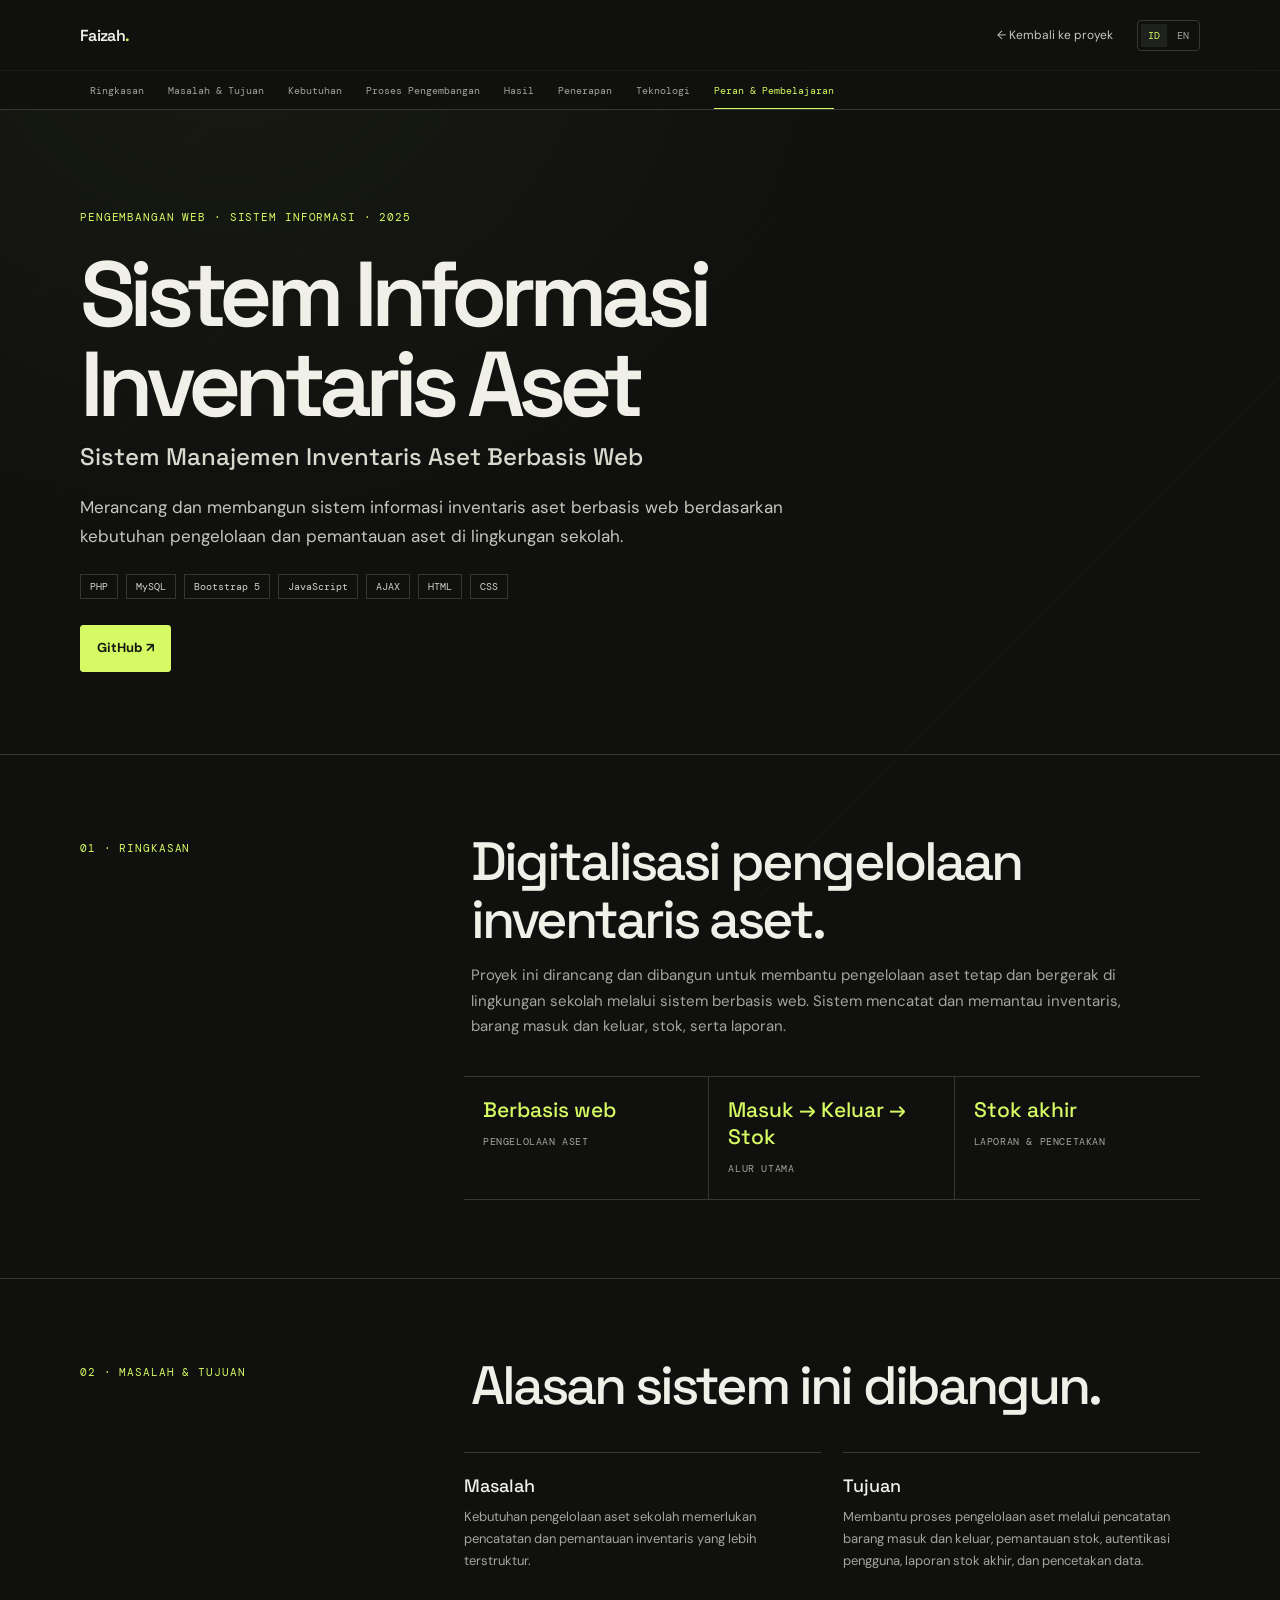
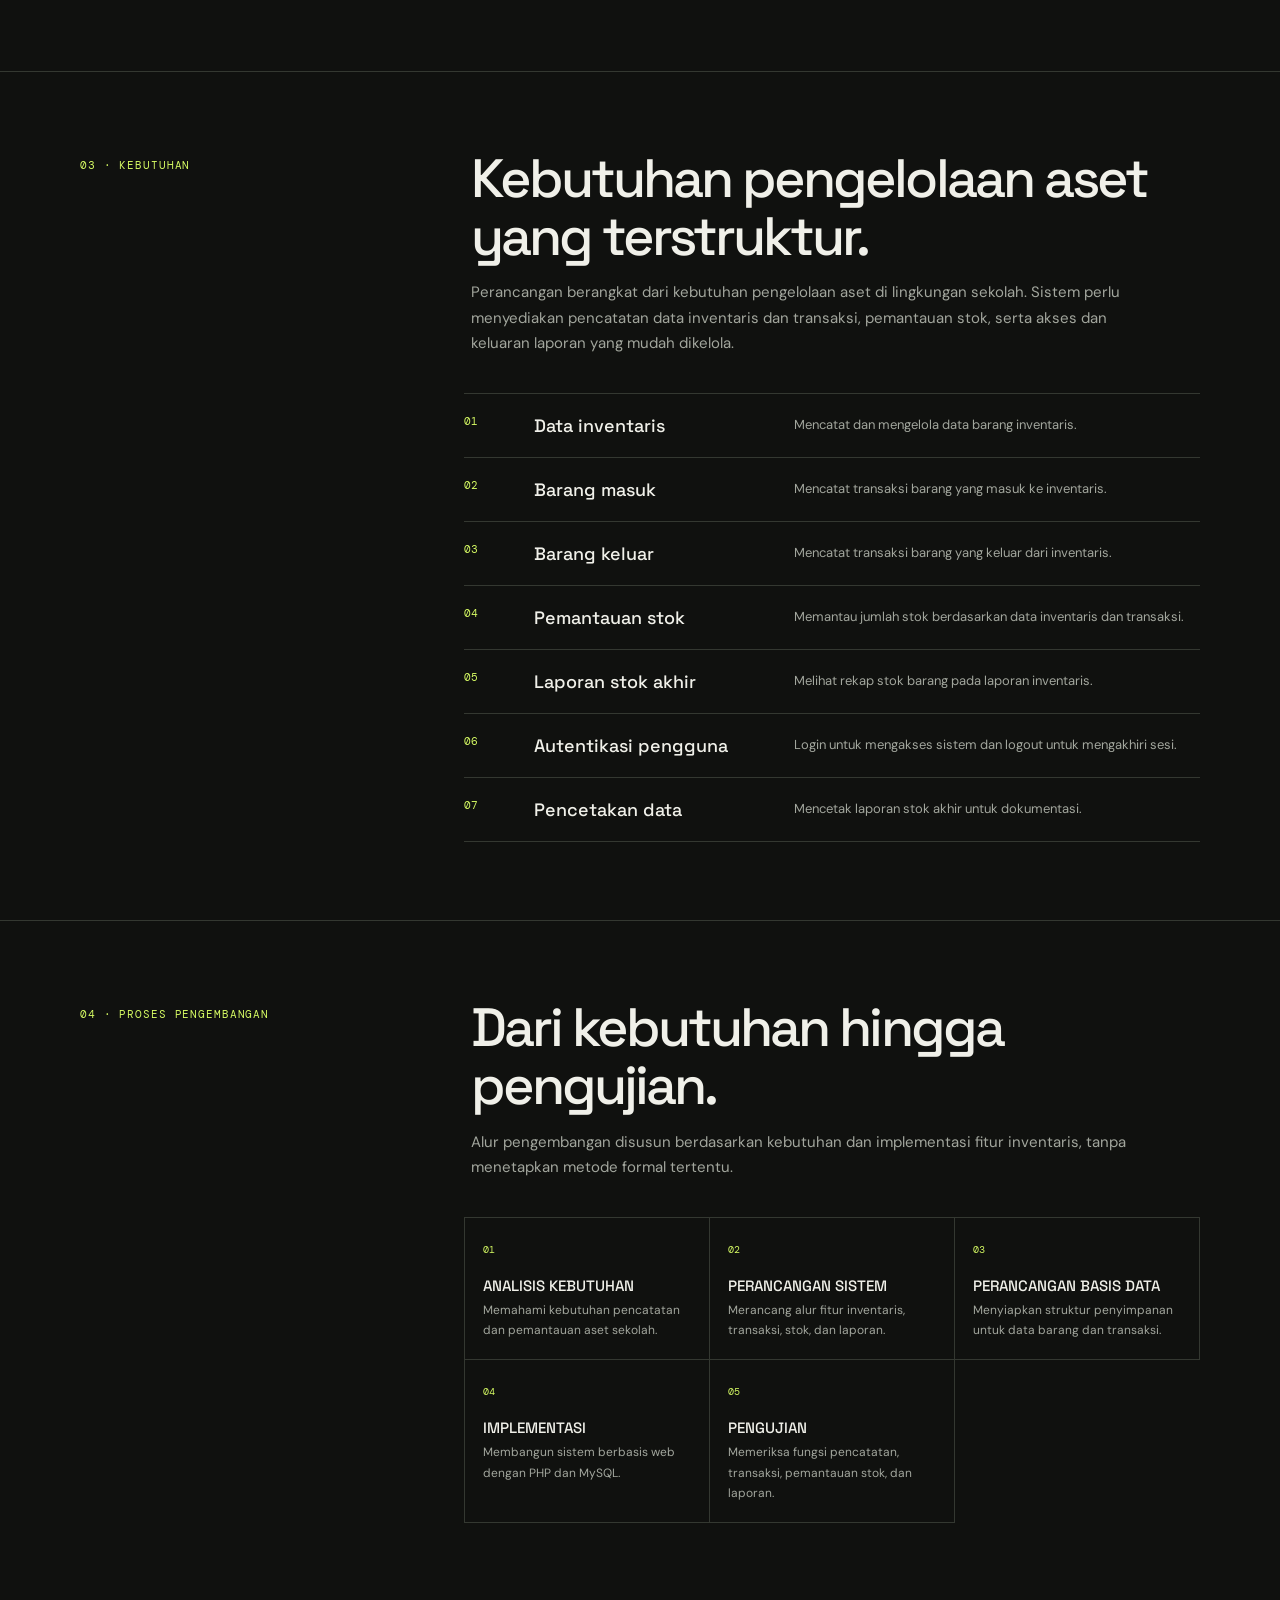
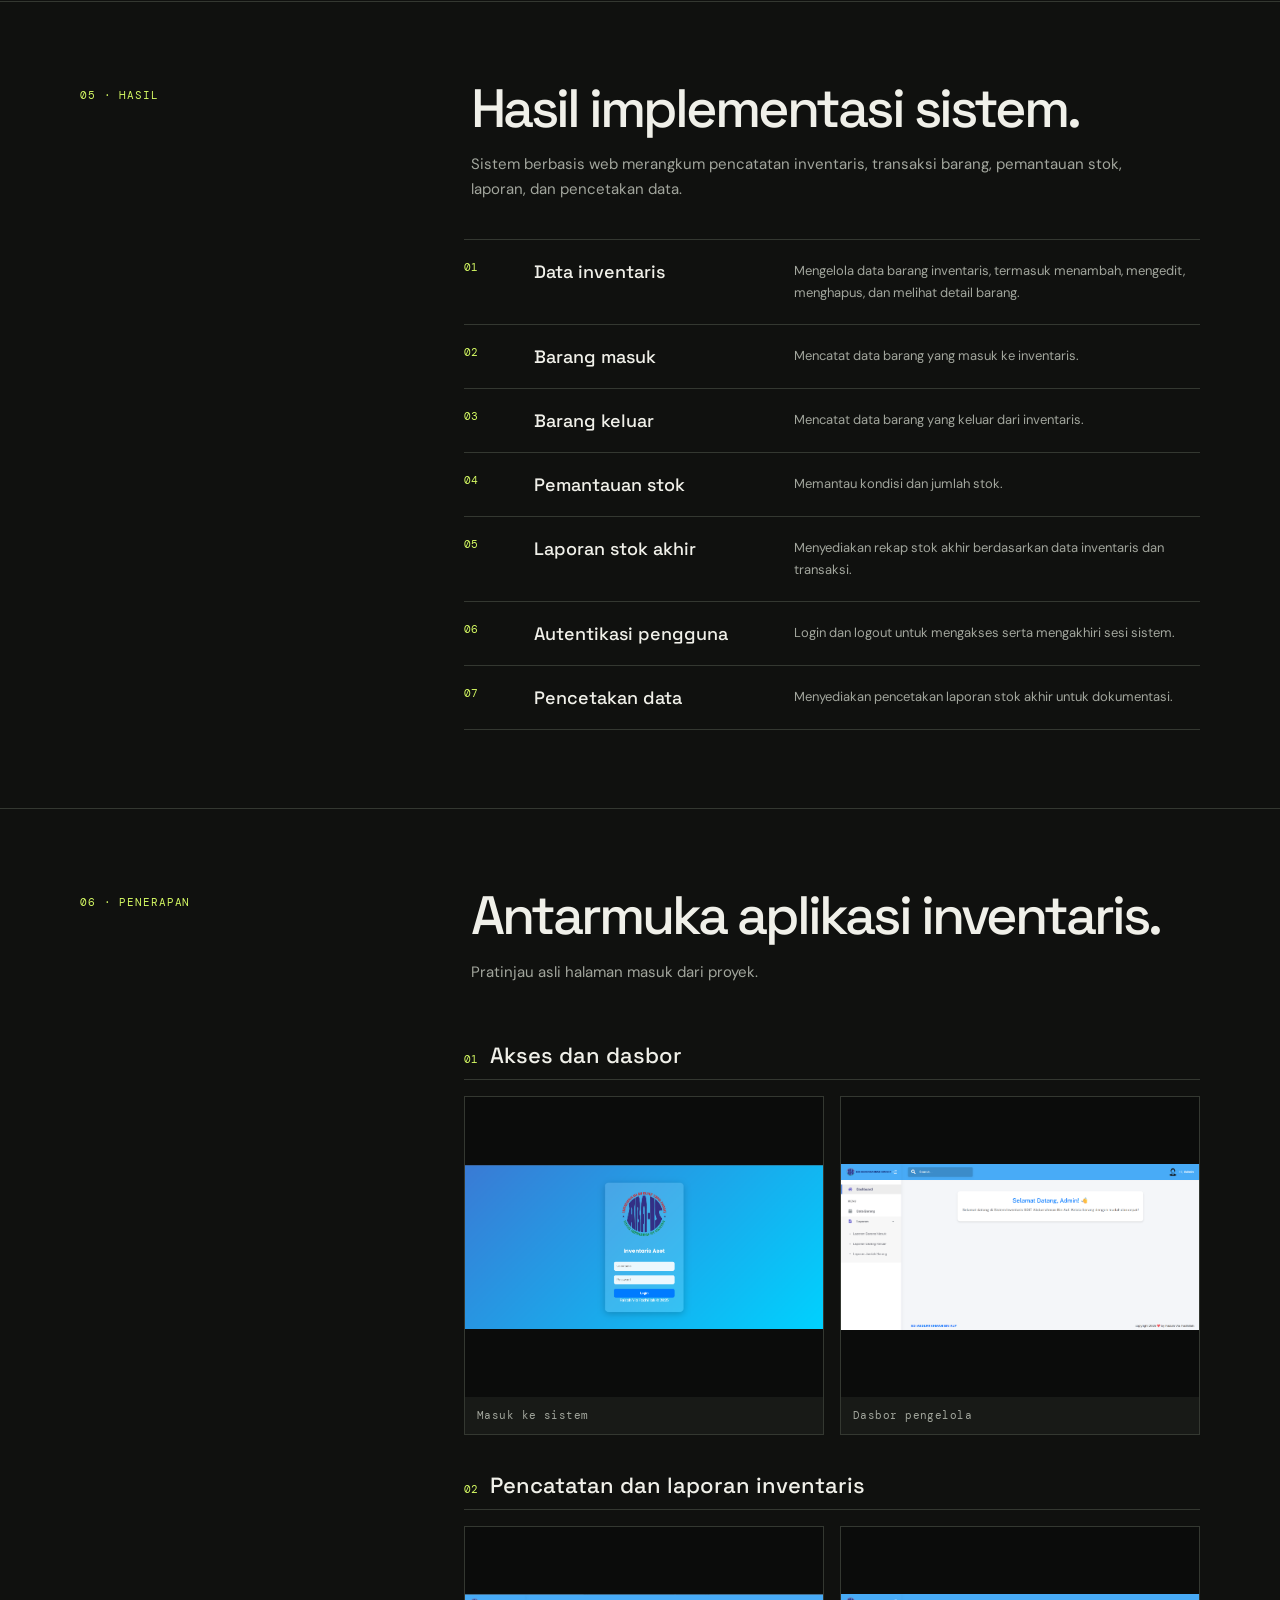
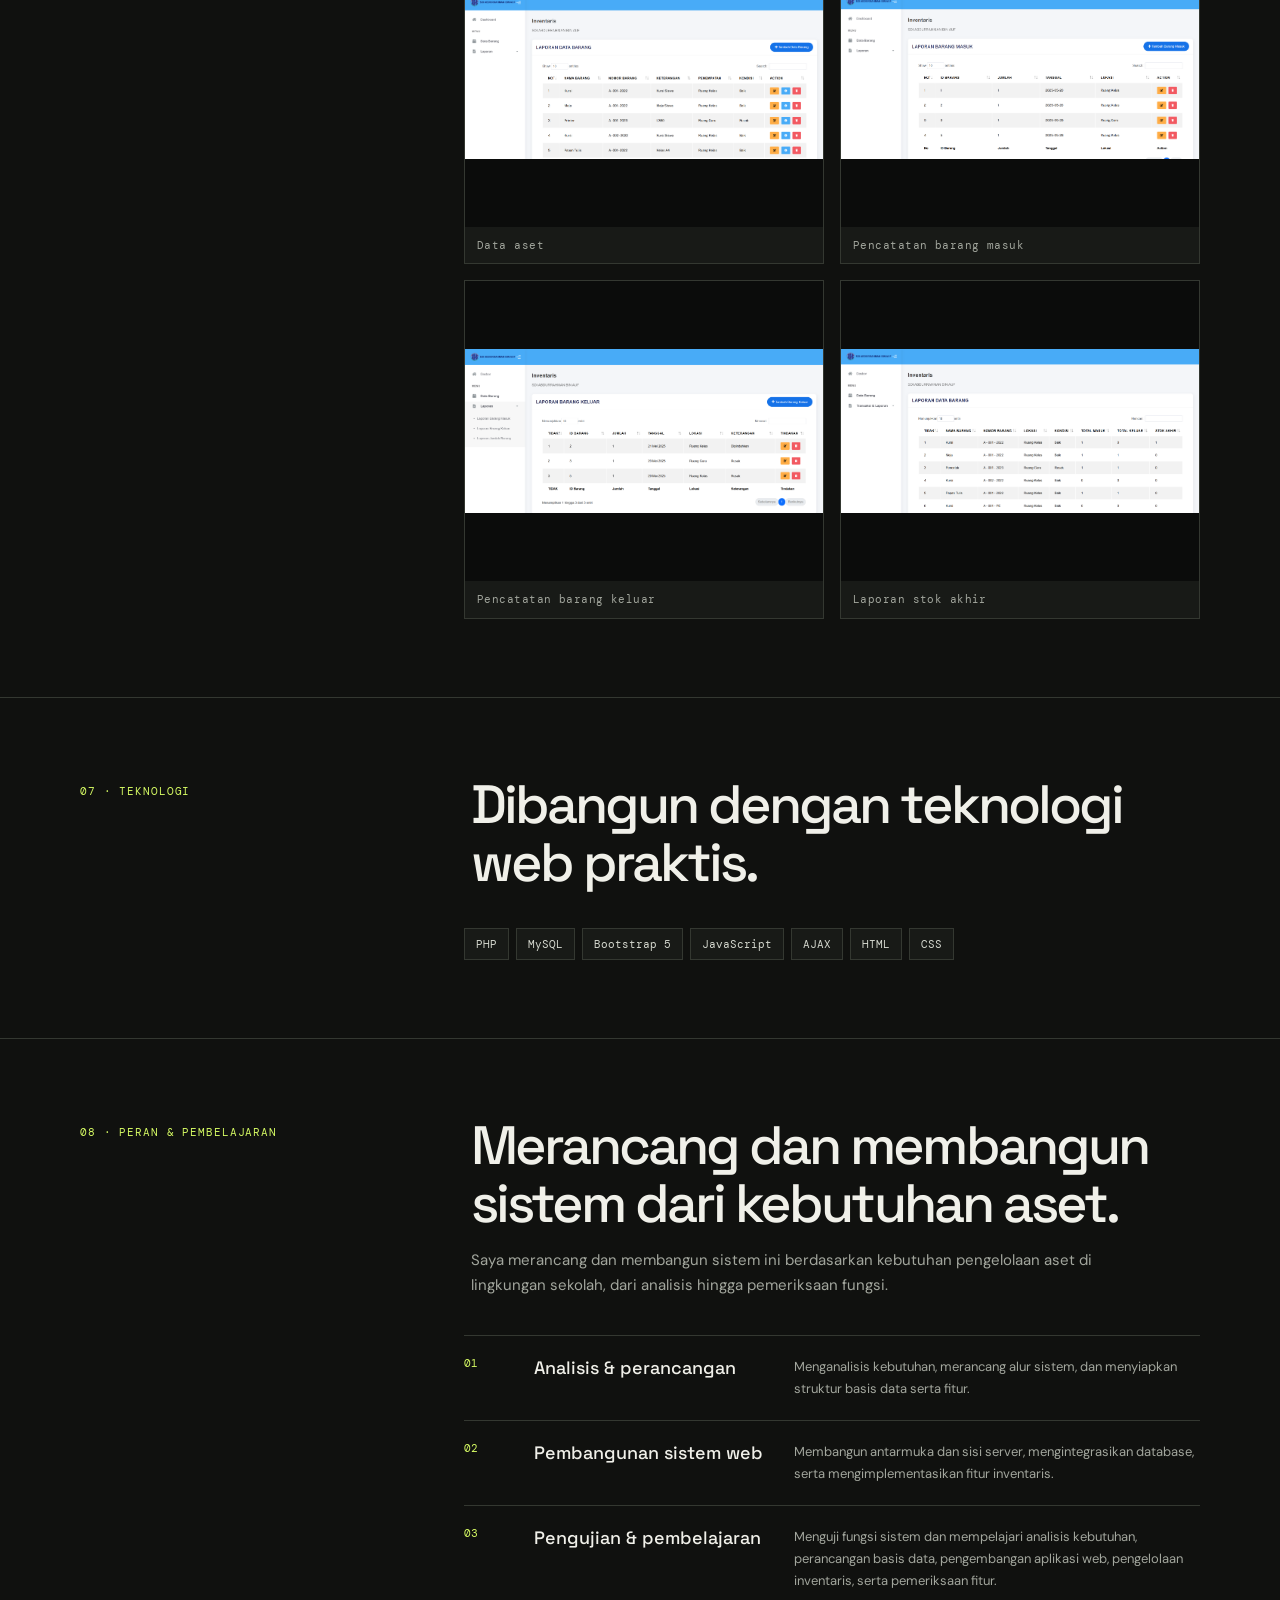
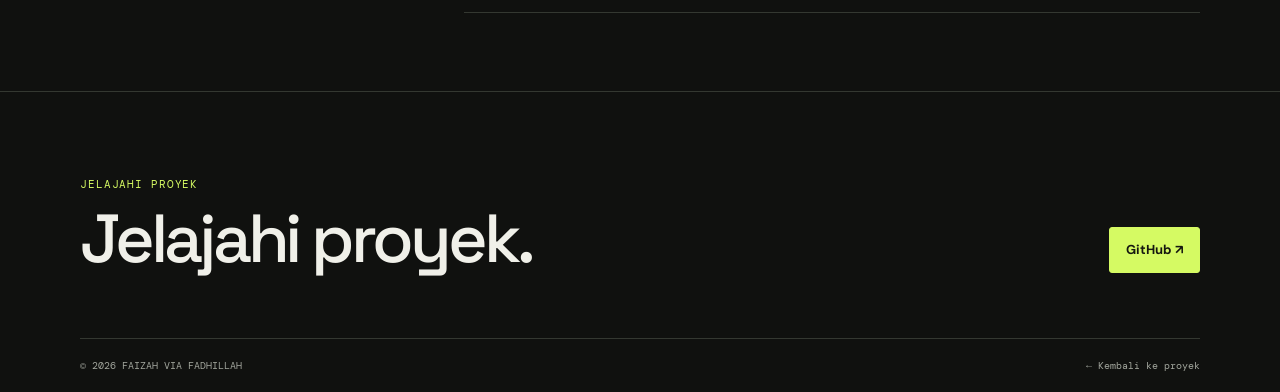
==== inventaris-detail.html @ f7f9a131 "Portofolio" ====
<!doctype html>
<html lang="id"><head><meta charset="utf-8"><meta name="viewport" content="width=device-width, initial-scale=1"><meta name="theme-color" content="#10110f"><meta name="description" content="Case study Sistem Informasi Inventaris Aset oleh Faizah Via Fadhillah."><link rel="icon" type="image/svg+xml" href="assets/favicon.svg"><title>Sistem Informasi Inventaris Aset — Faizah Via Fadhillah</title><link rel="preconnect" href="https://fonts.googleapis.com"><link rel="preconnect" href="https://fonts.gstatic.com" crossorigin><link href="https://fonts.googleapis.com/css2?family=DM+Mono:wght@400;500&family=DM+Sans:wght@400;500;600;700&family=Space+Grotesk:wght@400;500;600;700&display=swap" rel="stylesheet"><link rel="stylesheet" href="case-study.css"></head>
<body data-page="inventory"><header class="topbar"><nav class="nav wrap"><a class="brand" href="index.html">Faizah<span>.</span></a><a class="back-link" href="index.html#proyek" data-id="← Kembali ke proyek" data-en="← Back to projects">← Kembali ke proyek</a><div class="language-switch" aria-label="Pilih bahasa"><button class="is-selected" data-lang="id" aria-pressed="true">ID</button><button data-lang="en" aria-pressed="false">EN</button></div></nav></header><nav class="hydraulic-nav inventory-nav" aria-label="Navigasi bagian proyek"><div class="hydraulic-nav-inner wrap"><a href="#ringkasan" data-id="Ringkasan" data-en="Summary">Ringkasan</a><a href="#masalah-tujuan" data-id="Masalah & Tujuan" data-en="Problem & Objectives">Masalah & Tujuan</a><a href="#kebutuhan" data-id="Kebutuhan" data-en="Requirements">Kebutuhan</a><a href="#proses-pengembangan" data-id="Proses Pengembangan" data-en="Development Process">Proses Pengembangan</a><a href="#hasil" data-id="Hasil" data-en="Results">Hasil</a><a href="#penerapan" data-id="Penerapan" data-en="Application">Penerapan</a><a href="#teknologi" data-id="Teknologi" data-en="Technology">Teknologi</a><a href="#peran-pembelajaran" data-id="Peran & Pembelajaran" data-en="Role & Learning">Peran & Pembelajaran</a></div></nav><main>
<section class="case-hero"><div class="wrap"><div class="eyebrow">PENGEMBANGAN WEB · SISTEM INFORMASI · 2025</div><h1>Sistem Informasi Inventaris Aset</h1><p class="subtitle" data-id="Sistem Manajemen Inventaris Aset Berbasis Web" data-en="Web-Based Asset Inventory Management System">Sistem Manajemen Inventaris Aset Berbasis Web</p><p class="lead" data-id="Merancang dan membangun sistem informasi inventaris aset berbasis web berdasarkan kebutuhan pengelolaan dan pemantauan aset di lingkungan sekolah." data-en="Designed and built a web-based asset inventory information system around asset management and monitoring needs in a school environment.">Merancang dan membangun sistem informasi inventaris aset berbasis web berdasarkan kebutuhan pengelolaan dan pemantauan aset di lingkungan sekolah.</p><div class="stack"><span>PHP</span><span>MySQL</span><span>Bootstrap 5</span><span>JavaScript</span><span>AJAX</span><span>HTML</span><span>CSS</span></div><div class="actions"><a class="button" href="https://github.com/FaizahviaFadhillah/Sistem_Informasi_Inventaris_Aset_Berbasis_Web" target="_blank" rel="noreferrer">GitHub ↗</a></div></div></section>
<section class="section inventory-section" id="ringkasan"><div class="wrap"><div class="section-head"><div class="label" data-id="01 · RINGKASAN" data-en="01 · SUMMARY">01 · RINGKASAN</div><div><h2>Digitalisasi pengelolaan inventaris aset.</h2><p class="section-intro" data-id="Proyek ini dirancang dan dibangun untuk membantu pengelolaan aset tetap dan bergerak di lingkungan sekolah melalui sistem berbasis web. Sistem mencatat dan memantau inventaris, barang masuk dan keluar, stok, serta laporan." data-en="Designed and built to support fixed and movable asset management in a school through a web-based system. It records and monitors inventory, incoming and outgoing items, stock, and reports.">Proyek ini dirancang dan dibangun untuk membantu pengelolaan aset tetap dan bergerak di lingkungan sekolah melalui sistem berbasis web. Sistem mencatat dan memantau inventaris, barang masuk dan keluar, stok, serta laporan.</p></div></div><div class="overview-grid"><div class="stat"><strong>Berbasis web</strong><span>Pengelolaan aset</span></div><div class="stat"><strong>Masuk → Keluar → Stok</strong><span>Alur utama</span></div><div class="stat"><strong>Stok akhir</strong><span>Laporan & pencetakan</span></div></div></div></section>
<section class="section inventory-section" id="masalah-tujuan"><div class="wrap"><div class="section-head"><div class="label" data-id="02 · MASALAH & TUJUAN" data-en="02 · PROBLEM & OBJECTIVES">02 · MASALAH & TUJUAN</div><div><h2>Alasan sistem ini dibangun.</h2></div></div><div class="split"><article><h3>Masalah</h3><p>Kebutuhan pengelolaan aset sekolah memerlukan pencatatan dan pemantauan inventaris yang lebih terstruktur.</p></article><article><h3>Tujuan</h3><p>Membantu proses pengelolaan aset melalui pencatatan barang masuk dan keluar, pemantauan stok, autentikasi pengguna, laporan stok akhir, dan pencetakan data.</p></article></div></div></section>
<section class="section inventory-section" id="kebutuhan"><div class="wrap"><div class="section-head"><div class="label" data-id="03 · KEBUTUHAN" data-en="03 · REQUIREMENTS">03 · KEBUTUHAN</div><div><h2 data-id="Kebutuhan pengelolaan aset yang terstruktur." data-en="Structured asset management needs.">Kebutuhan pengelolaan aset yang terstruktur.</h2><p class="section-intro" data-id="Perancangan berangkat dari kebutuhan pengelolaan aset di lingkungan sekolah. Sistem perlu menyediakan pencatatan data inventaris dan transaksi, pemantauan stok, serta akses dan keluaran laporan yang mudah dikelola." data-en="The design started from asset management needs in a school environment. The system needed inventory and transaction records, stock monitoring, and manageable access and report outputs.">Perancangan berangkat dari kebutuhan pengelolaan aset di lingkungan sekolah. Sistem perlu menyediakan pencatatan data inventaris dan transaksi, pemantauan stok, serta akses dan keluaran laporan yang mudah dikelola.</p></div></div><div class="feature-list"><article class="feature"><span class="num">01</span><h3 data-id="Data inventaris" data-en="Inventory records">Data inventaris</h3><p data-id="Mencatat dan mengelola data barang inventaris." data-en="Record and manage inventory item data.">Mencatat dan mengelola data barang inventaris.</p></article><article class="feature"><span class="num">02</span><h3 data-id="Barang masuk" data-en="Incoming items">Barang masuk</h3><p data-id="Mencatat transaksi barang yang masuk ke inventaris." data-en="Record transactions for items entering inventory.">Mencatat transaksi barang yang masuk ke inventaris.</p></article><article class="feature"><span class="num">03</span><h3 data-id="Barang keluar" data-en="Outgoing items">Barang keluar</h3><p data-id="Mencatat transaksi barang yang keluar dari inventaris." data-en="Record transactions for items leaving inventory.">Mencatat transaksi barang yang keluar dari inventaris.</p></article><article class="feature"><span class="num">04</span><h3 data-id="Pemantauan stok" data-en="Stock monitoring">Pemantauan stok</h3><p data-id="Memantau jumlah stok berdasarkan data inventaris dan transaksi." data-en="Monitor stock quantities based on inventory and transaction records.">Memantau jumlah stok berdasarkan data inventaris dan transaksi.</p></article><article class="feature"><span class="num">05</span><h3 data-id="Laporan stok akhir" data-en="Closing stock report">Laporan stok akhir</h3><p data-id="Melihat rekap stok barang pada laporan inventaris." data-en="Review item stock summaries in the inventory report.">Melihat rekap stok barang pada laporan inventaris.</p></article><article class="feature"><span class="num">06</span><h3 data-id="Autentikasi pengguna" data-en="User authentication">Autentikasi pengguna</h3><p data-id="Login untuk mengakses sistem dan logout untuk mengakhiri sesi." data-en="Log in to access the system and log out to end the session.">Login untuk mengakses sistem dan logout untuk mengakhiri sesi.</p></article><article class="feature"><span class="num">07</span><h3 data-id="Pencetakan data" data-en="Report printing">Pencetakan data</h3><p data-id="Mencetak laporan stok akhir untuk dokumentasi." data-en="Print closing stock reports for documentation.">Mencetak laporan stok akhir untuk dokumentasi.</p></article></div></div></section>
<section class="section inventory-section" id="proses-pengembangan"><div class="wrap"><div class="section-head"><div class="label" data-id="04 · PROSES PENGEMBANGAN" data-en="04 · DEVELOPMENT PROCESS">04 · PROSES PENGEMBANGAN</div><div><h2 data-id="Dari kebutuhan hingga pengujian." data-en="From requirements to testing.">Dari kebutuhan hingga pengujian.</h2><p class="section-intro" data-id="Alur pengembangan disusun berdasarkan kebutuhan dan implementasi fitur inventaris, tanpa menetapkan metode formal tertentu." data-en="The development flow follows the inventory requirements and feature implementation, without assigning a specific formal methodology.">Alur pengembangan disusun berdasarkan kebutuhan dan implementasi fitur inventaris, tanpa menetapkan metode formal tertentu.</p></div></div><div class="workflow"><article class="flow-step"><span class="num">01</span><h3 data-id="ANALISIS KEBUTUHAN" data-en="REQUIREMENTS ANALYSIS">ANALISIS KEBUTUHAN</h3><p data-id="Memahami kebutuhan pencatatan dan pemantauan aset sekolah." data-en="Understand the school's asset recording and monitoring needs.">Memahami kebutuhan pencatatan dan pemantauan aset sekolah.</p></article><article class="flow-step"><span class="num">02</span><h3 data-id="PERANCANGAN SISTEM" data-en="SYSTEM DESIGN">PERANCANGAN SISTEM</h3><p data-id="Merancang alur fitur inventaris, transaksi, stok, dan laporan." data-en="Design the inventory, transaction, stock, and reporting flows.">Merancang alur fitur inventaris, transaksi, stok, dan laporan.</p></article><article class="flow-step"><span class="num">03</span><h3 data-id="PERANCANGAN BASIS DATA" data-en="DATABASE DESIGN">PERANCANGAN BASIS DATA</h3><p data-id="Menyiapkan struktur penyimpanan untuk data barang dan transaksi." data-en="Plan data storage for items and transactions.">Menyiapkan struktur penyimpanan untuk data barang dan transaksi.</p></article><article class="flow-step"><span class="num">04</span><h3 data-id="IMPLEMENTASI" data-en="IMPLEMENTATION">IMPLEMENTASI</h3><p data-id="Membangun sistem berbasis web dengan PHP dan MySQL." data-en="Build the web-based system with PHP and MySQL.">Membangun sistem berbasis web dengan PHP dan MySQL.</p></article><article class="flow-step"><span class="num">05</span><h3 data-id="PENGUJIAN" data-en="TESTING">PENGUJIAN</h3><p data-id="Memeriksa fungsi pencatatan, transaksi, pemantauan stok, dan laporan." data-en="Check recording, transaction, stock monitoring, and reporting functions.">Memeriksa fungsi pencatatan, transaksi, pemantauan stok, dan laporan.</p></article></div></div></section>
<section class="section inventory-section" id="hasil"><div class="wrap"><div class="section-head"><div class="label" data-id="05 · HASIL" data-en="05 · RESULTS">05 · HASIL</div><div><h2 data-id="Hasil implementasi sistem." data-en="System implementation results.">Hasil implementasi sistem.</h2><p class="section-intro" data-id="Sistem berbasis web merangkum pencatatan inventaris, transaksi barang, pemantauan stok, laporan, dan pencetakan data." data-en="The web-based system brings together inventory records, item transactions, stock monitoring, reports, and printing.">Sistem berbasis web merangkum pencatatan inventaris, transaksi barang, pemantauan stok, laporan, dan pencetakan data.</p></div></div><div class="feature-list"><article class="feature"><span class="num">01</span><h3 data-id="Data inventaris" data-en="Inventory records">Data inventaris</h3><p data-id="Mengelola data barang inventaris, termasuk menambah, mengedit, menghapus, dan melihat detail barang." data-en="Manage inventory items, including adding, editing, deleting, and viewing item details.">Mengelola data barang inventaris, termasuk menambah, mengedit, menghapus, dan melihat detail barang.</p></article><article class="feature"><span class="num">02</span><h3>Barang masuk</h3><p>Mencatat data barang yang masuk ke inventaris.</p></article><article class="feature"><span class="num">03</span><h3>Barang keluar</h3><p>Mencatat data barang yang keluar dari inventaris.</p></article><article class="feature"><span class="num">04</span><h3>Pemantauan stok</h3><p>Memantau kondisi dan jumlah stok.</p></article><article class="feature"><span class="num">05</span><h3 data-id="Laporan stok akhir" data-en="Closing stock report">Laporan stok akhir</h3><p data-id="Menyediakan rekap stok akhir berdasarkan data inventaris dan transaksi." data-en="Provide a closing stock summary based on inventory and transaction records.">Menyediakan rekap stok akhir berdasarkan data inventaris dan transaksi.</p></article><article class="feature"><span class="num">06</span><h3 data-id="Autentikasi pengguna" data-en="User authentication">Autentikasi pengguna</h3><p data-id="Login dan logout untuk mengakses serta mengakhiri sesi sistem." data-en="Log in to access the system and log out to end the session.">Login dan logout untuk mengakses serta mengakhiri sesi sistem.</p></article><article class="feature"><span class="num">07</span><h3 data-id="Pencetakan data" data-en="Report printing">Pencetakan data</h3><p data-id="Menyediakan pencetakan laporan stok akhir untuk dokumentasi." data-en="Print closing stock reports for documentation.">Menyediakan pencetakan laporan stok akhir untuk dokumentasi.</p></article></div></div></section>
<section class="section inventory-section" id="penerapan"><div class="wrap"><div class="section-head"><div class="label" data-id="06 · PENERAPAN" data-en="06 · APPLICATION">06 · PENERAPAN</div><div><h2 data-id="Antarmuka aplikasi inventaris." data-en="The inventory application interface.">Antarmuka aplikasi inventaris.</h2><p class="section-intro">Pratinjau asli halaman masuk dari proyek.</p></div></div><div class="gallery inventory-gallery">
<div class="inventory-gallery-heading inventory-gallery-reveal"><span class="num">01</span><h3 data-id="Akses dan dasbor" data-en="Access and dashboard">Akses dan dasbor</h3></div>
<figure class="inventory-gallery-reveal"><img loading="lazy" src="assets/inventaris-login.png" alt="Halaman masuk Sistem Inventaris Aset" data-alt-id="Halaman masuk Sistem Inventaris Aset" data-alt-en="Asset Inventory System login page"><figcaption data-id="Masuk ke sistem" data-en="System login">Masuk ke sistem</figcaption></figure>
<figure class="inventory-gallery-reveal"><img loading="lazy" src="assets/inventaris-dashboard.png" alt="Dasbor pengelola sistem inventaris" data-alt-id="Dasbor pengelola sistem inventaris" data-alt-en="Inventory system admin dashboard"><figcaption data-id="Dasbor pengelola" data-en="Admin dashboard">Dasbor pengelola</figcaption></figure>
<div class="inventory-gallery-heading inventory-gallery-reveal"><span class="num">02</span><h3 data-id="Pencatatan dan laporan inventaris" data-en="Inventory records and reports">Pencatatan dan laporan inventaris</h3></div>
<figure class="inventory-gallery-reveal"><img loading="lazy" src="assets/inventaris-data-aset.png" alt="Tabel data aset inventaris" data-alt-id="Tabel data aset inventaris" data-alt-en="Asset inventory data table"><figcaption data-id="Data aset" data-en="Asset records">Data aset</figcaption></figure>
<figure class="inventory-gallery-reveal"><img loading="lazy" src="assets/inventaris-barang-masuk.png" alt="Laporan pencatatan barang masuk" data-alt-id="Laporan pencatatan barang masuk" data-alt-en="Incoming items record report"><figcaption data-id="Pencatatan barang masuk" data-en="Incoming items">Pencatatan barang masuk</figcaption></figure>
<figure class="inventory-gallery-reveal"><img loading="lazy" src="assets/inventaris-barang-keluar.png" alt="Laporan pencatatan barang keluar" data-alt-id="Laporan pencatatan barang keluar" data-alt-en="Outgoing items record report"><figcaption data-id="Pencatatan barang keluar" data-en="Outgoing items">Pencatatan barang keluar</figcaption></figure>
<figure class="inventory-gallery-reveal"><img loading="lazy" src="assets/inventaris-laporan-stok.png" alt="Laporan stok akhir inventaris" data-alt-id="Laporan stok akhir inventaris" data-alt-en="Inventory closing stock report"><figcaption data-id="Laporan stok akhir" data-en="Closing stock report">Laporan stok akhir</figcaption></figure>
</div></div></section>
<section class="section inventory-section" id="teknologi"><div class="wrap"><div class="section-head"><div class="label" data-id="07 · TEKNOLOGI" data-en="07 · TECHNOLOGY">07 · TEKNOLOGI</div><div><h2>Dibangun dengan teknologi web praktis.</h2></div></div><div class="tags"><span>PHP</span><span>MySQL</span><span>Bootstrap 5</span><span>JavaScript</span><span>AJAX</span><span>HTML</span><span>CSS</span></div></div></section>
<section class="section inventory-section" id="peran-pembelajaran"><div class="wrap"><div class="section-head"><div class="label" data-id="08 · PERAN & PEMBELAJARAN" data-en="08 · ROLE & LEARNING">08 · PERAN & PEMBELAJARAN</div><div><h2 data-id="Merancang dan membangun sistem dari kebutuhan aset." data-en="Designing and building around asset needs.">Merancang dan membangun sistem dari kebutuhan aset.</h2><p class="section-intro" data-id="Saya merancang dan membangun sistem ini berdasarkan kebutuhan pengelolaan aset di lingkungan sekolah, dari analisis hingga pemeriksaan fungsi." data-en="I designed and built this system around asset management needs in a school environment, from analysis through functional checks.">Saya merancang dan membangun sistem ini berdasarkan kebutuhan pengelolaan aset di lingkungan sekolah, dari analisis hingga pemeriksaan fungsi.</p></div></div><div class="feature-list"><article class="feature"><span class="num">01</span><h3 data-id="Analisis & perancangan" data-en="Analysis & design">Analisis & perancangan</h3><p data-id="Menganalisis kebutuhan, merancang alur sistem, dan menyiapkan struktur basis data serta fitur." data-en="Analyze requirements, design system flows, and plan the database structure and features.">Menganalisis kebutuhan, merancang alur sistem, dan menyiapkan struktur basis data serta fitur.</p></article><article class="feature"><span class="num">02</span><h3 data-id="Pembangunan sistem web" data-en="Web system development">Pembangunan sistem web</h3><p data-id="Membangun antarmuka dan sisi server, mengintegrasikan database, serta mengimplementasikan fitur inventaris." data-en="Build the interface and server side, connect the database, and implement inventory features.">Membangun antarmuka dan sisi server, mengintegrasikan database, serta mengimplementasikan fitur inventaris.</p></article><article class="feature"><span class="num">03</span><h3 data-id="Pengujian & pembelajaran" data-en="Testing & learning">Pengujian & pembelajaran</h3><p data-id="Menguji fungsi sistem dan mempelajari analisis kebutuhan, perancangan basis data, pengembangan aplikasi web, pengelolaan inventaris, serta pemeriksaan fitur." data-en="Test system functions and learn about requirements analysis, database design, web application development, inventory management, and feature testing.">Menguji fungsi sistem dan mempelajari analisis kebutuhan, perancangan basis data, pengembangan aplikasi web, pengelolaan inventaris, serta pemeriksaan fitur.</p></article></div></div></section>
<section class="cta"><div class="wrap cta-row"><div><div class="eyebrow">JELAJAHI PROYEK</div><h2>Jelajahi proyek.</h2></div><a class="button" href="https://github.com/FaizahviaFadhillah/Sistem_Informasi_Inventaris_Aset_Berbasis_Web" target="_blank" rel="noreferrer">GitHub ↗</a></div></section></main><footer class="footer wrap"><span>© 2026 FAIZAH VIA FADHILLAH</span><a href="index.html#proyek" data-id="← Kembali ke proyek" data-en="← Back to projects">← Kembali ke proyek</a></footer><script src="case-study.js?v=inventory-detail-20261009"></script></body></html>
---- case-study.css ----
:root{--bg:#10110f;--panel:#181a17;--ink:#f0f0e9;--muted:#a2a69d;--line:#343831;--acid:#d5fa63;--blue:#a4c9ff;--mono:'DM Mono',monospace;--sans:'DM Sans',sans-serif;--display:'Space Grotesk',sans-serif}*{box-sizing:border-box}html{scroll-behavior:smooth;scroll-padding-top:90px}body{margin:0;background:radial-gradient(ellipse at 18% 3%,#d5fa630a,transparent 42%),repeating-linear-gradient(135deg,transparent 0 78px,#ffffff04 79px,transparent 80px 156px),var(--bg);background-attachment:fixed;color:var(--ink);font:15px/1.7 var(--sans)}a{color:inherit;text-decoration:none}button{font:inherit;color:inherit}.wrap{width:min(1120px,calc(100% - 48px));margin:auto}.topbar{position:sticky;top:0;z-index:10;background:#10110feF;border-bottom:1px solid #ffffff0c;backdrop-filter:blur(14px)}.nav{height:70px;display:flex;align-items:center;gap:24px}.brand{font:600 16px var(--display);letter-spacing:-.04em;margin-right:auto}.brand span{color:var(--acid)}.back-link{font-size:12px;color:#c4c8bd}.back-link:hover,.text-link:hover{color:var(--acid)}.language-switch{display:flex;gap:3px;padding:3px;border:1px solid var(--line);border-radius:4px}.language-switch button{border:0;background:none;color:var(--muted);font:10px var(--mono);padding:5px 7px;cursor:pointer}.language-switch button.is-selected{background:#1e211d;color:var(--acid)}.case-hero{padding:100px 0 82px;border-bottom:1px solid var(--line)}.eyebrow,.label,.mono{font:11px var(--mono);letter-spacing:.08em;color:var(--acid);text-transform:uppercase}.case-hero h1{font:600 clamp(48px,8vw,92px)/.98 var(--display);letter-spacing:-.075em;max-width:940px;margin:25px 0 12px}.subtitle{font:500 clamp(18px,2.1vw,24px)/1.35 var(--display);color:#d7dacd;margin:0 0 19px}.lead{max-width:760px;color:#c4c8bd;font-size:17px}.stack{display:flex;flex-wrap:wrap;gap:8px;margin:24px 0}.stack span{border:1px solid var(--line);padding:5px 9px;color:#d1d5c9;font:10px var(--mono)}.actions{display:flex;gap:10px;flex-wrap:wrap;margin-top:26px}.button{display:inline-flex;align-items:center;gap:10px;padding:11px 16px;background:var(--acid);color:#151710;border:1px solid var(--acid);border-radius:3px;font-size:13px;font-weight:700;transition:.2s}.button:hover{transform:translateY(-2px);background:#e3ff8a}.button-secondary{padding:10px 15px;border:1px solid var(--line);border-radius:3px;font-size:13px}.button-secondary:hover{border-color:var(--acid);color:var(--acid)}.section{padding:78px 0;border-bottom:1px solid var(--line)}.section-head{display:grid;grid-template-columns:.65fr 1.35fr;gap:40px;margin-bottom:36px}.label{padding-top:8px}.section h2{font:500 clamp(32px,4.4vw,54px)/1.08 var(--display);letter-spacing:-.055em;margin:0;max-width:800px}.section-intro{max-width:690px;color:var(--muted);margin:14px 0 0}.overview-grid{display:grid;grid-template-columns:repeat(3,1fr);border-top:1px solid var(--line);border-bottom:1px solid var(--line);margin-left:calc(32.5% + 20px)}.stat{padding:19px;border-right:1px solid var(--line)}.stat:last-child{border:0}.stat strong{display:block;color:var(--acid);font:500 21px var(--display);margin-bottom:5px}.stat span{font:10px var(--mono);color:var(--muted);text-transform:uppercase;letter-spacing:.06em}.split{display:grid;grid-template-columns:1fr 1fr;gap:22px;margin-left:calc(32.5% + 20px)}.split article{padding:21px 0;border-top:1px solid var(--line)}.split h3,.feature h3{font:500 18px var(--display);margin:0 0 9px}.split p,.feature p{margin:0;color:var(--muted);font-size:13px}.workflow{margin-left:calc(32.5% + 20px);display:grid;grid-template-columns:repeat(3,1fr);border-top:1px solid var(--line);border-left:1px solid var(--line)}.flow-step{padding:18px;min-height:130px;border-right:1px solid var(--line);border-bottom:1px solid var(--line)}.flow-step .num{color:var(--acid);font:10px var(--mono)}.flow-step h3{font:500 15px var(--display);margin:15px 0 5px}.flow-step p{color:var(--muted);font-size:12px;margin:0}.feature-list{margin-left:calc(32.5% + 20px);border-top:1px solid var(--line)}.feature{display:grid;grid-template-columns:54px .75fr 1.25fr;gap:16px;padding:20px 0;border-bottom:1px solid var(--line);align-items:start}.feature .num{font:11px var(--mono);color:var(--acid)}.feature h3{margin:0}.feature p{max-width:560px}.gallery{margin-left:calc(32.5% + 20px)}.gallery figure{margin:0;border:1px solid var(--line);background:var(--panel)}.gallery img{width:100%;max-height:620px;display:block;object-fit:contain;background:#111}.gallery figcaption{padding:12px 15px;color:var(--muted);font:10px var(--mono);letter-spacing:.04em}.table-wrap{margin-left:calc(32.5% + 20px);overflow-x:auto;border-top:1px solid var(--line)}table{border-collapse:collapse;width:100%;min-width:510px;text-align:left}th,td{padding:15px 12px;border-bottom:1px solid var(--line)}th{font:10px var(--mono);color:var(--acid);text-transform:uppercase;letter-spacing:.06em}td{font-size:13px;color:#d5d8cf}td:not(:first-child){font-family:var(--mono)}.tags{display:flex;gap:7px;flex-wrap:wrap;margin-left:calc(32.5% + 20px)}.tags span{padding:8px 11px;border:1px solid var(--line);background:#181a17;color:#d5d8cf;font:11px var(--mono)}.publication{margin-left:calc(32.5% + 20px);padding:23px;border:1px solid var(--line);background:linear-gradient(120deg,#181a17,#131512)}.publication .mono{color:var(--blue)}.publication h3{font:500 23px/1.3 var(--display);max-width:740px;margin:16px 0}.text-link{color:var(--acid);font-size:13px}.info-grid{display:grid;grid-template-columns:1fr 1fr;margin-left:calc(32.5% + 20px);border-top:1px solid var(--line);border-left:1px solid var(--line)}.info{padding:15px;border-right:1px solid var(--line);border-bottom:1px solid var(--line)}.info span{display:block;color:var(--muted);font:10px var(--mono);text-transform:uppercase}.info strong{display:block;margin-top:5px;font-size:13px;font-weight:500}.cta{padding:85px 0 65px}.cta-row{display:flex;justify-content:space-between;align-items:end;gap:30px}.cta h2{font:500 clamp(38px,6vw,68px)/1 var(--display);letter-spacing:-.06em;margin:14px 0 0}.footer{padding:20px 0;border-top:1px solid var(--line);color:var(--muted);font:10px var(--mono);display:flex;justify-content:space-between;gap:15px}.reveal{opacity:0;transform:translateY(18px);transition:opacity .65s ease,transform .65s cubic-bezier(.2,.8,.2,1)}.reveal.visible{opacity:1;transform:none}@media(prefers-reduced-motion:reduce){html{scroll-behavior:auto}.reveal{opacity:1;transform:none;transition:none}}@media(max-width:760px){.wrap{width:min(100% - 32px,600px)}.nav{height:62px;gap:12px}.back-link{font-size:11px}.case-hero{padding:72px 0 58px}.lead{font-size:15px}.section{padding:58px 0}.section-head{display:block;margin-bottom:28px}.label{margin-bottom:16px}.overview-grid,.split,.workflow,.feature-list,.gallery,.table-wrap,.tags,.publication,.info-grid{margin-left:0}.overview-grid{grid-template-columns:1fr}.stat{border-right:0;border-bottom:1px solid var(--line)}.stat:last-child{border-bottom:0}.workflow{grid-template-columns:1fr 1fr}.flow-step{min-height:112px}.feature{grid-template-columns:36px 1fr;gap:8px}.feature p{grid-column:2}.cta-row{align-items:flex-start;flex-direction:column}.footer{flex-direction:column}.language-switch button{padding:5px}.section h2{font-size:clamp(32px,9vw,46px)}}

/* Hydraulic detail page: sticky in-page navigation */
body[data-page="hydraulic"] { scroll-padding-top: 138px; }
.hydraulic-nav { position: sticky; top: 70px; z-index: 9; background: #10110feF; border-bottom: 1px solid var(--line); backdrop-filter: blur(14px); }
.hydraulic-nav-inner { display: flex; gap: 4px; overflow-x: auto; scrollbar-width: none; white-space: nowrap; }
.hydraulic-nav-inner::-webkit-scrollbar { display: none; }
.hydraulic-nav a { position: relative; flex: 0 0 auto; padding: 13px 10px 12px; color: var(--muted); font: 10px var(--mono); transition: color .2s ease; }
.hydraulic-nav a::after { content: ""; position: absolute; right: 10px; bottom: -1px; left: 10px; height: 2px; background: transparent; transition: background .2s ease; }
.hydraulic-nav a:hover, .hydraulic-nav a.is-active { color: var(--acid); }
.hydraulic-nav a.is-active::after { background: var(--acid); }
.hydraulic-section { scroll-margin-top: 138px; }
@media (max-width: 760px) {
  body[data-page="hydraulic"] { scroll-padding-top: 118px; }
  .hydraulic-nav { top: 62px; }
  .hydraulic-nav-inner { width: 100%; padding-right: 16px; padding-left: 16px; }
  .hydraulic-nav a { padding: 11px 9px 10px; font-size: 9px; }
  .hydraulic-section { scroll-margin-top: 118px; }
}

/* Inventory detail page navigation, scoped to this project */
body[data-page="inventory"] { scroll-padding-top: 138px; }
.inventory-section { scroll-margin-top: 138px; }
@media (max-width: 760px) {
  body[data-page="inventory"] { scroll-padding-top: 118px; }
  .inventory-section { scroll-margin-top: 118px; }
}

/* Go-Snack detail page navigation, scoped to this project */
body[data-page="go"] { scroll-padding-top: 138px; }
.go-section { scroll-margin-top: 138px; }
@media (max-width: 760px) {
  body[data-page="go"] { scroll-padding-top: 118px; }
  .go-section { scroll-margin-top: 118px; }
}

/* Additional Streamlit screenshots on the Hydraulic application section */
body[data-page="hydraulic"] #penerapan .gallery { display: grid; grid-template-columns: repeat(2, minmax(0, 1fr)); gap: 16px; }
body[data-page="hydraulic"] #penerapan .gallery figure { min-width: 0; }
body[data-page="hydraulic"] #penerapan .gallery img { height: 300px; max-height: none; object-fit: contain; }
@media (max-width: 760px) {
  body[data-page="hydraulic"] #penerapan .gallery { grid-template-columns: 1fr; gap: 14px; }
  body[data-page="hydraulic"] #penerapan .gallery img { height: auto; max-height: 440px; }
}

/* Go-Snack application gallery and scroll reveals */
body[data-page="go"] #penerapan .go-gallery { display:grid; grid-template-columns:repeat(2,minmax(0,1fr)); gap:16px; }
body[data-page="go"] #penerapan .go-gallery figure { min-width:0; margin:0; overflow:hidden; border:1px solid var(--line); background:var(--panel); }
body[data-page="go"] #penerapan .go-gallery figure img { display:block; width:100%; height:300px; max-height:none; object-fit:contain; background:#0b0c0b; }
body[data-page="go"] #penerapan .go-gallery figcaption { padding:10px 12px; color:var(--muted); font:11px/1.5 var(--mono); }
body[data-page="go"] #penerapan .go-gallery-heading { grid-column:1/-1; display:flex; align-items:baseline; gap:12px; margin-top:20px; padding-bottom:10px; border-bottom:1px solid var(--line); }
body[data-page="go"] #penerapan .go-gallery-heading .num { color:var(--acid); font:11px var(--mono); }
body[data-page="go"] #penerapan .go-gallery-heading h3 { margin:0; font:500 22px var(--display); }
body[data-page="go"] #penerapan .go-gallery-reveal { opacity:0; transform:translateY(22px); transition:opacity .65s ease,transform .65s cubic-bezier(.2,.8,.2,1); }
body[data-page="go"] #penerapan .go-gallery-reveal.is-visible { opacity:1; transform:translateY(0); }
@media(max-width:760px) {
  body[data-page="go"] #penerapan .go-gallery { grid-template-columns:1fr; gap:14px; }
  body[data-page="go"] #penerapan .go-gallery figure img { height:auto; max-height:440px; }
  body[data-page="go"] #penerapan .go-gallery-heading { margin-top:12px; }
}
@media(prefers-reduced-motion:reduce) {
  body[data-page="go"] #penerapan .go-gallery-reveal { opacity:1; transform:none; transition:none; }
}

/* Inventory application gallery and scroll reveals */
body[data-page="inventory"] #penerapan .inventory-gallery { display:grid; grid-template-columns:repeat(2,minmax(0,1fr)); gap:16px; margin-top:28px; }
body[data-page="inventory"] #penerapan .inventory-gallery figure { min-width:0; margin:0; overflow:hidden; border:1px solid var(--line); background:var(--panel); }
body[data-page="inventory"] #penerapan .inventory-gallery figure img { display:block; width:100%; height:300px; max-height:none; object-fit:contain; background:#0b0c0b; }
body[data-page="inventory"] #penerapan .inventory-gallery figcaption { padding:10px 12px; color:var(--muted); font:11px/1.5 var(--mono); }
body[data-page="inventory"] #penerapan .inventory-gallery-heading { grid-column:1/-1; display:flex; align-items:baseline; gap:12px; margin-top:20px; padding-bottom:10px; border-bottom:1px solid var(--line); }
body[data-page="inventory"] #penerapan .inventory-gallery-heading .num { color:var(--acid); font:11px var(--mono); }
body[data-page="inventory"] #penerapan .inventory-gallery-heading h3 { margin:0; font:500 22px var(--display); }
body[data-page="inventory"] #penerapan .inventory-gallery-reveal { opacity:0; transform:translateY(22px); transition:opacity .65s ease,transform .65s cubic-bezier(.2,.8,.2,1); }
body[data-page="inventory"] #penerapan .inventory-gallery-reveal.is-visible { opacity:1; transform:translateY(0); }
@media(max-width:760px) {
  body[data-page="inventory"] #penerapan .inventory-gallery { grid-template-columns:1fr; gap:14px; }
  body[data-page="inventory"] #penerapan .inventory-gallery figure img { height:auto; max-height:440px; }
  body[data-page="inventory"] #penerapan .inventory-gallery-heading { margin-top:12px; }
}
@media(prefers-reduced-motion:reduce) {
  body[data-page="inventory"] #penerapan .inventory-gallery-reveal { opacity:1; transform:none; transition:none; }
}

/* Hydraulic application screenshots reveal as they enter the viewport */
body[data-page="hydraulic"] #penerapan .hydraulic-gallery-reveal { opacity:0; transform:translateY(22px); transition:opacity .65s ease,transform .65s cubic-bezier(.2,.8,.2,1); }
body[data-page="hydraulic"] #penerapan .hydraulic-gallery-reveal.is-visible { opacity:1; transform:translateY(0); }
@media(prefers-reduced-motion:reduce) {
  body[data-page="hydraulic"] #penerapan .hydraulic-gallery-reveal { opacity:1; transform:none; transition:none; }
}

/* Match Hydraulic application cards to the Inventory application gallery */
body[data-page="hydraulic"] #penerapan .hydraulic-gallery { display:grid; grid-template-columns:repeat(2,minmax(0,1fr)); gap:16px; margin-top:28px; }
body[data-page="hydraulic"] #penerapan .hydraulic-gallery figure { min-width:0; margin:0; overflow:hidden; border:1px solid var(--line); background:var(--panel); }
body[data-page="hydraulic"] #penerapan .hydraulic-gallery figure img { display:block; width:100%; height:300px; max-height:none; object-fit:contain; background:#0b0c0b; }
body[data-page="hydraulic"] #penerapan .hydraulic-gallery figcaption { padding:10px 12px; color:var(--muted); font:11px/1.5 var(--mono); }
body[data-page="hydraulic"] #penerapan .feature .num::after { content:" —"; }
@media(max-width:760px) {
  body[data-page="hydraulic"] #penerapan .hydraulic-gallery { grid-template-columns:1fr; gap:14px; }
  body[data-page="hydraulic"] #penerapan .hydraulic-gallery figure img { height:auto; max-height:440px; }
}

/* Hydraulic application groups mirror the editorial inventory gallery layout */
body[data-page="hydraulic"] #penerapan .hydraulic-application-group { margin:28px 0 0 calc(32.5% + 20px); }
body[data-page="hydraulic"] #penerapan .hydraulic-application-heading { display:flex; align-items:baseline; gap:12px; padding-bottom:10px; border-bottom:1px solid var(--line); }
body[data-page="hydraulic"] #penerapan .hydraulic-application-heading .num { color:var(--acid); font:11px var(--mono); }
body[data-page="hydraulic"] #penerapan .hydraulic-application-heading h3 { margin:0; font:500 22px var(--display); }
body[data-page="hydraulic"] #penerapan .hydraulic-application-group > p { margin:10px 0 16px; color:var(--muted); font-size:13px; }
body[data-page="hydraulic"] #penerapan .hydraulic-application-group .hydraulic-gallery { margin:0; }
@media(max-width:900px) {
  body[data-page="hydraulic"] #penerapan .hydraulic-application-group { margin-left:0; }
}
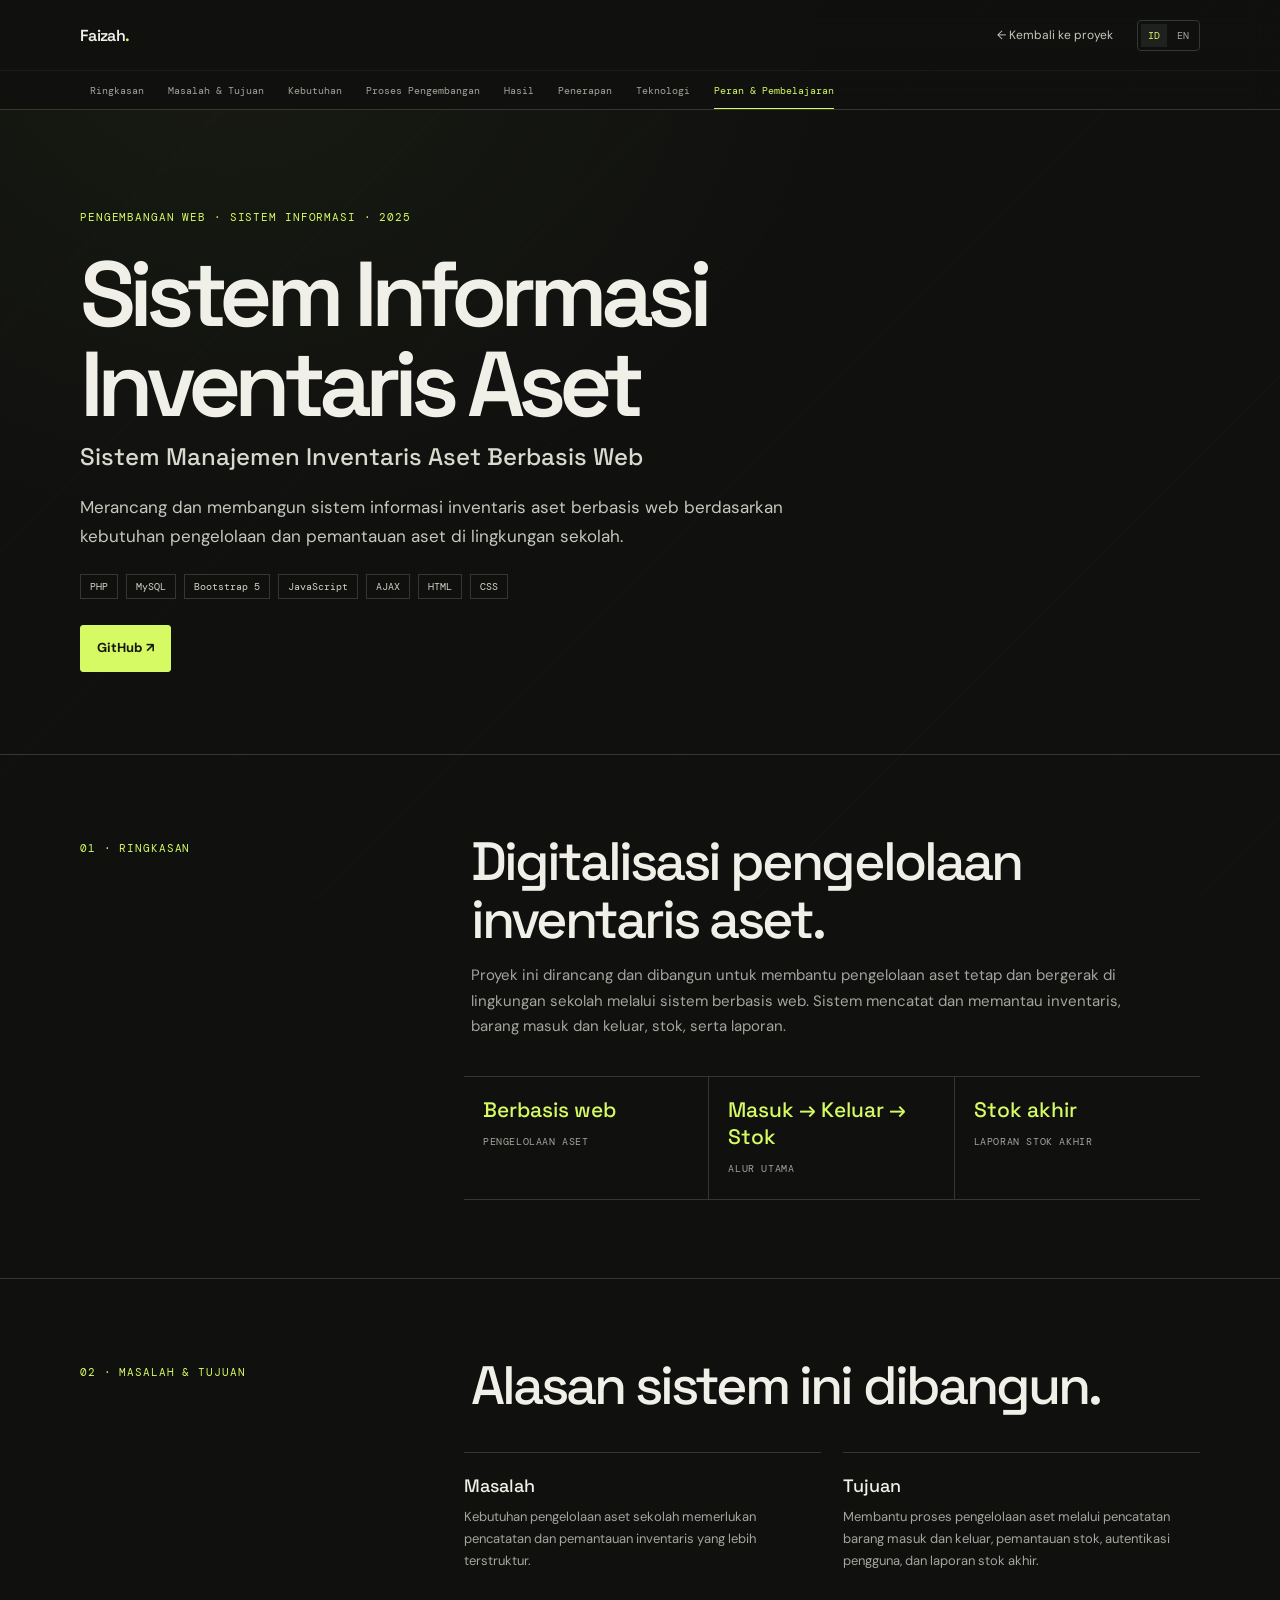
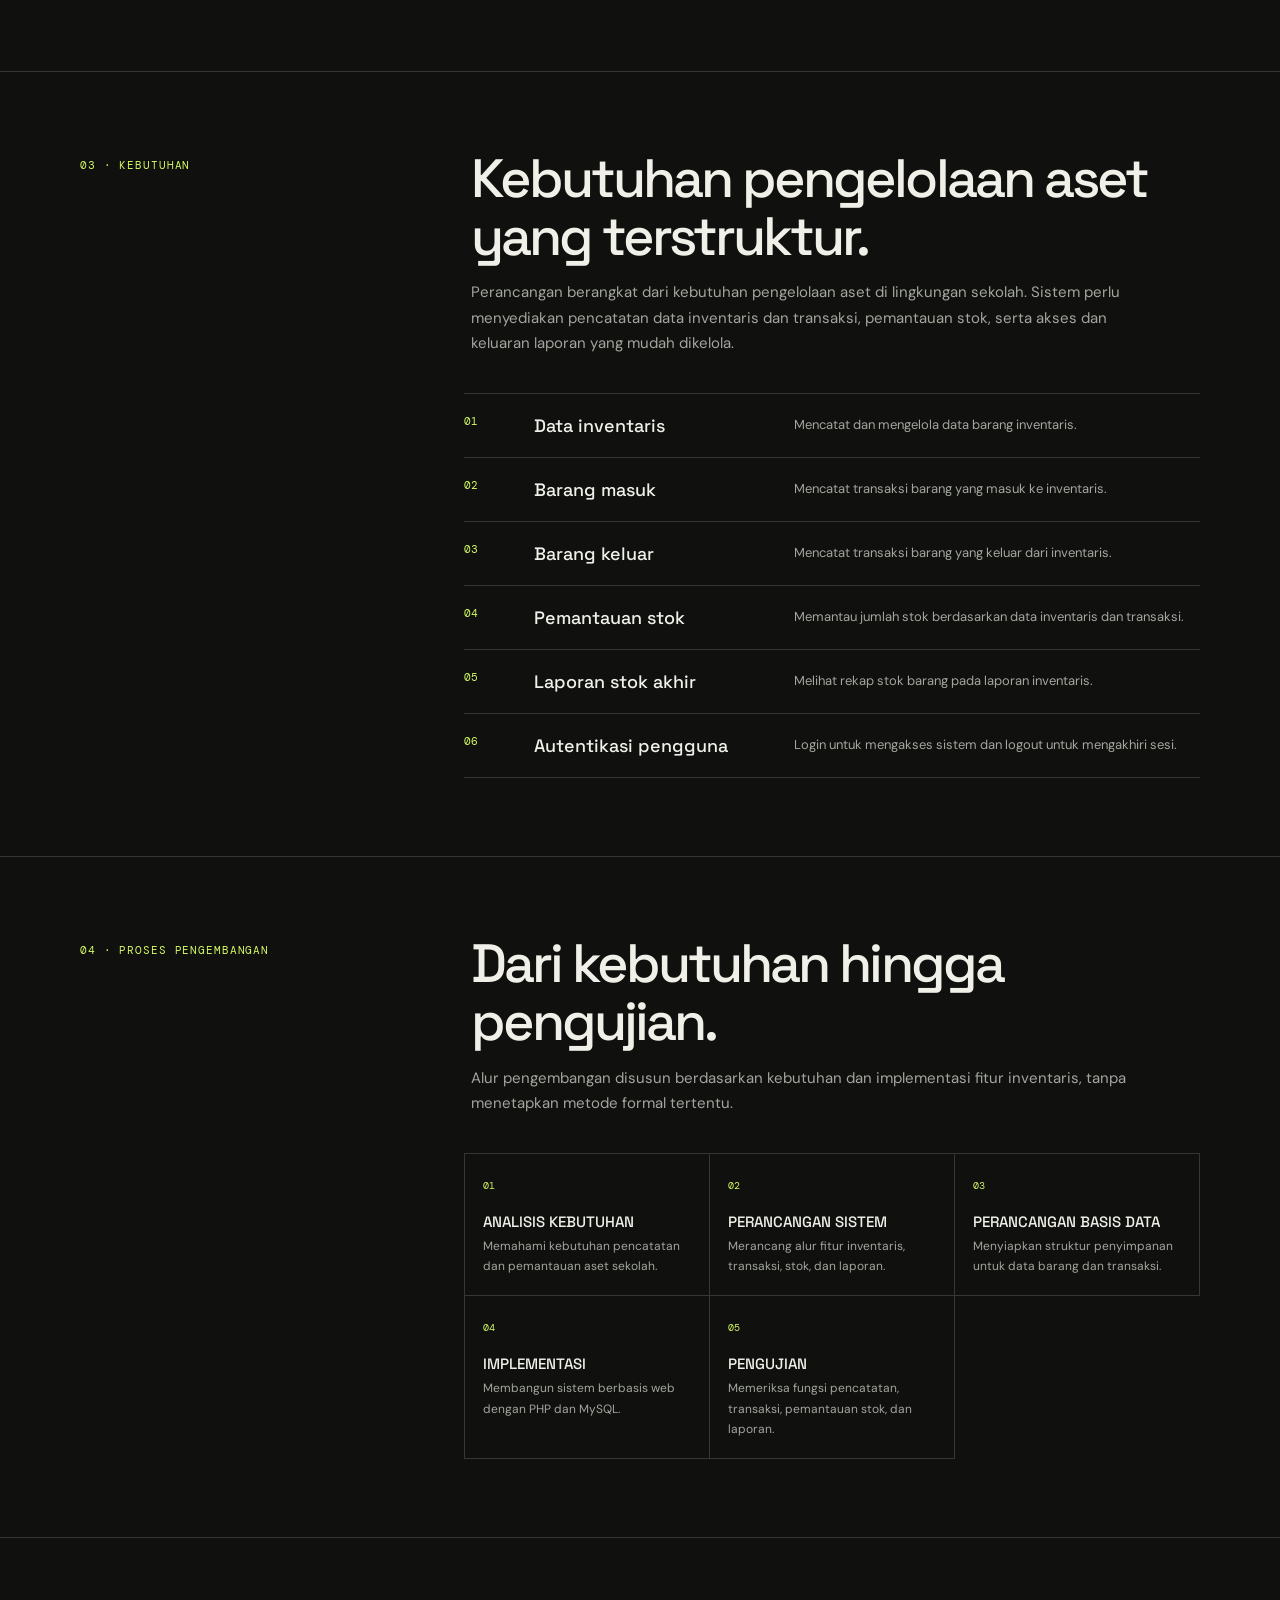
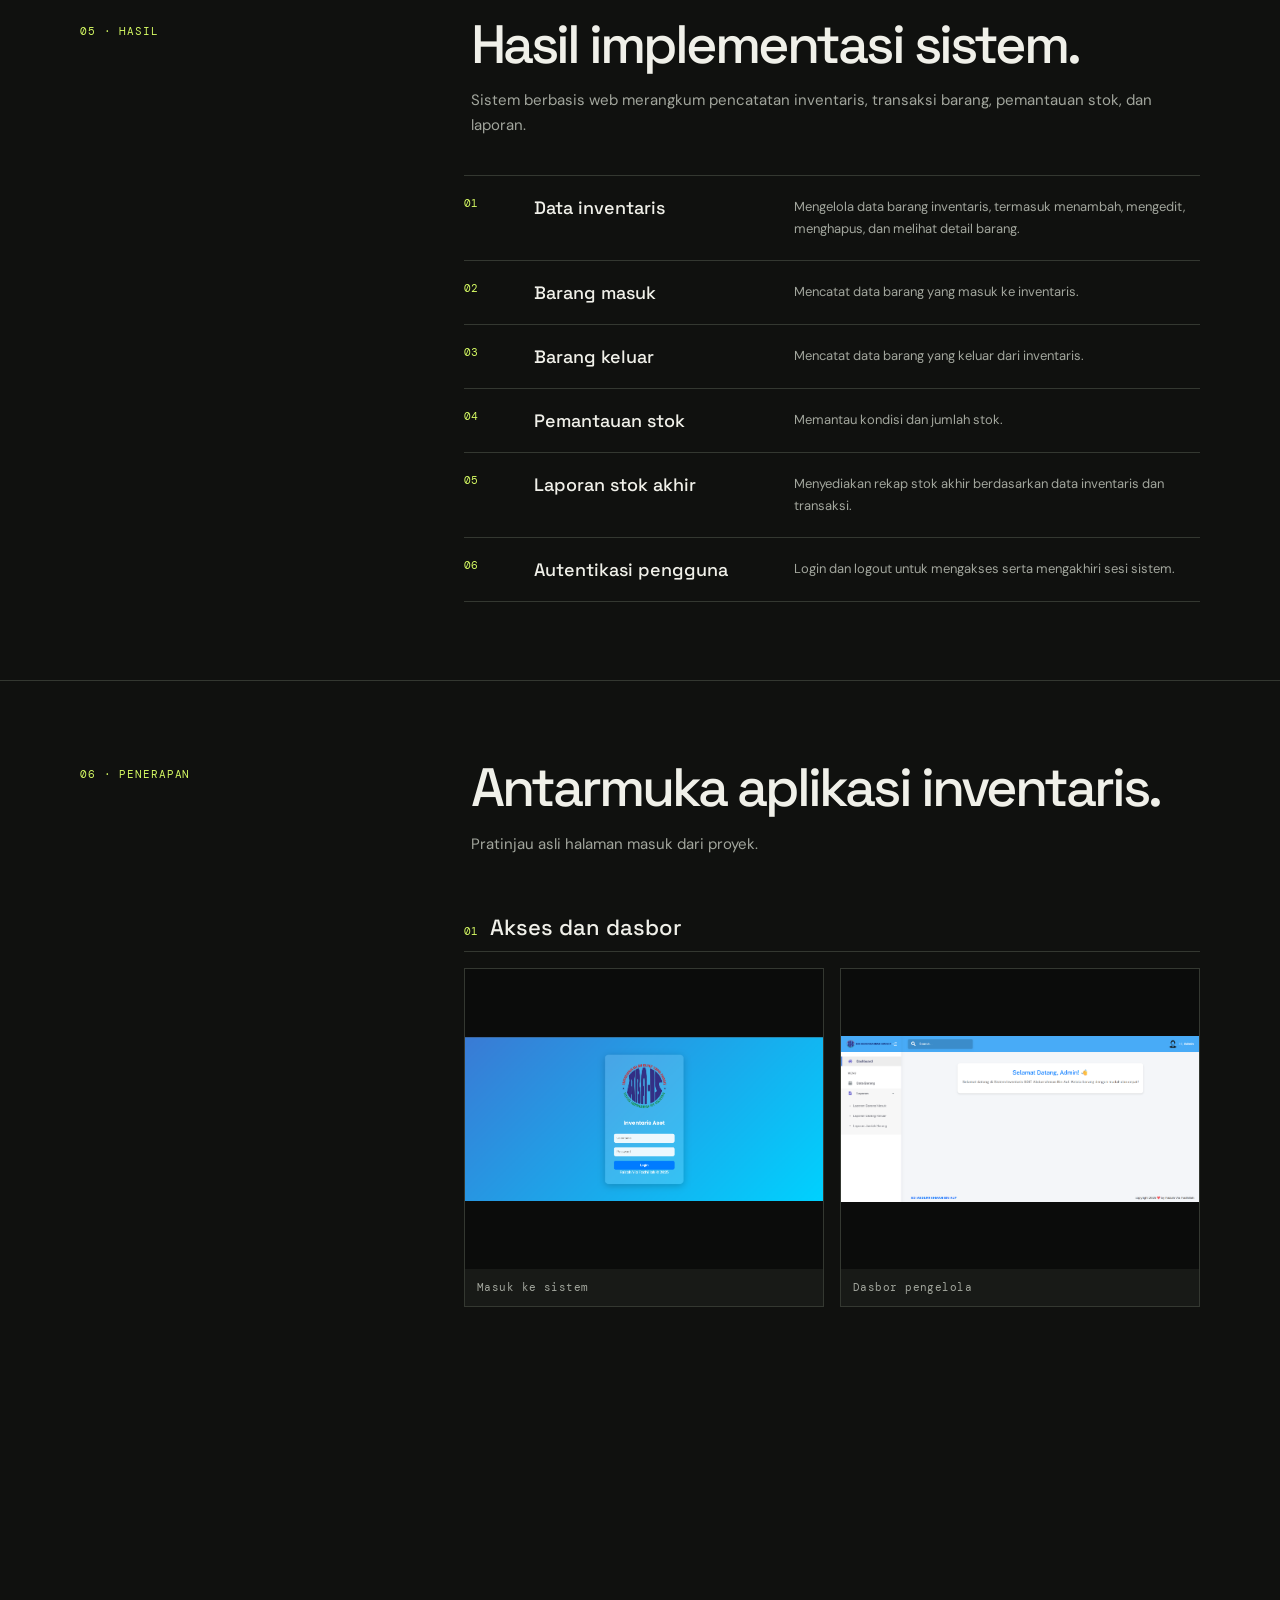
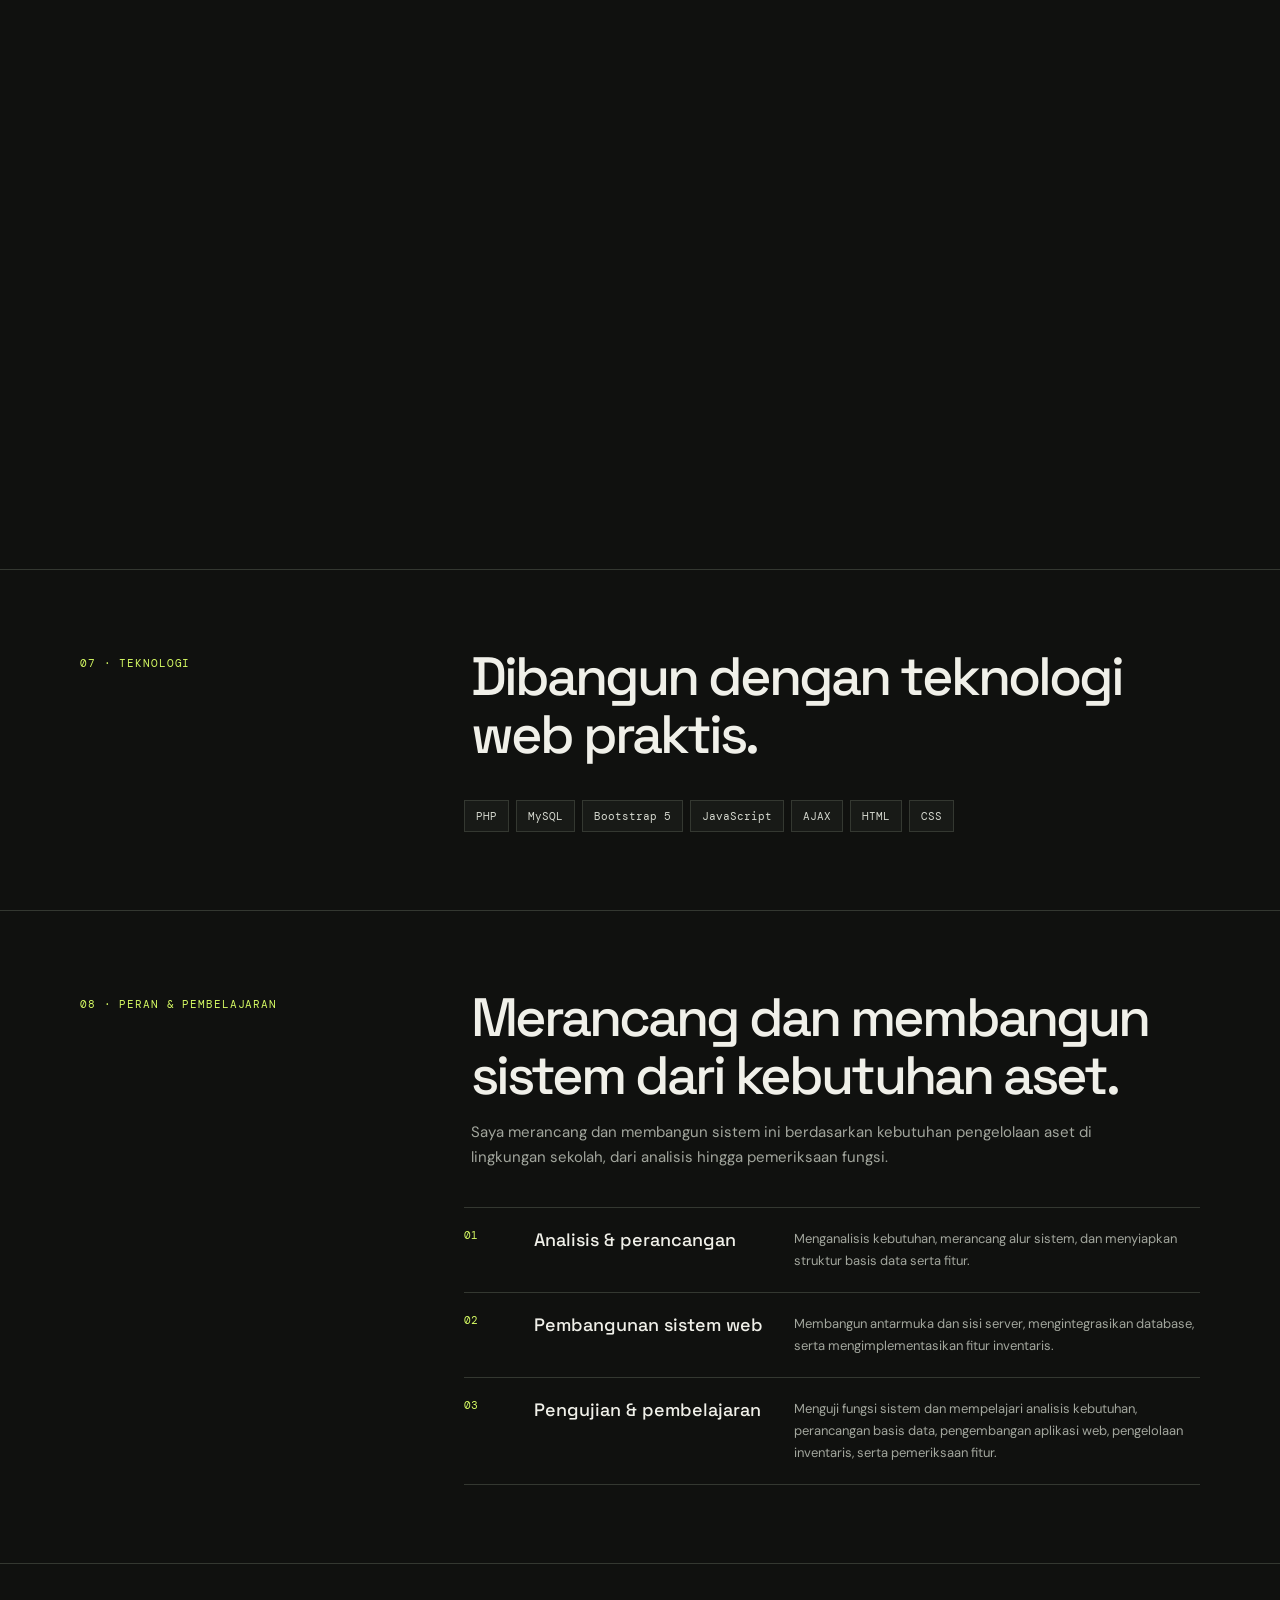
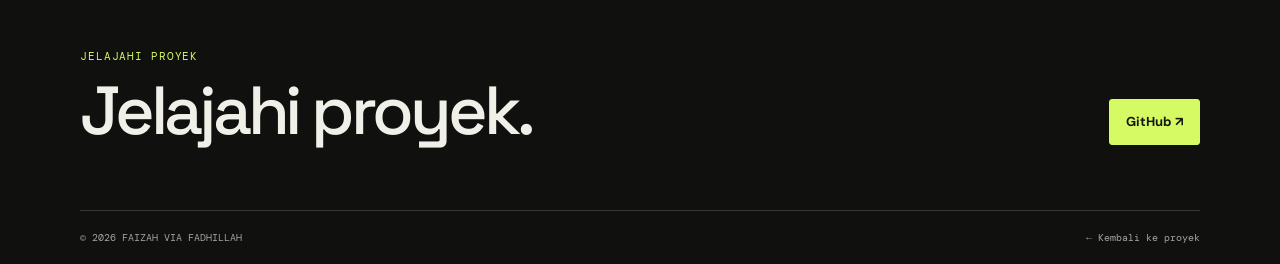
==== commit 7ed54938: "Update" ====
--- a/inventaris-detail.html
+++ b/inventaris-detail.html
@@ -2,11 +2,11 @@
 <html lang="id"><head><meta charset="utf-8"><meta name="viewport" content="width=device-width, initial-scale=1"><meta name="theme-color" content="#10110f"><meta name="description" content="Case study Sistem Informasi Inventaris Aset oleh Faizah Via Fadhillah."><link rel="icon" type="image/svg+xml" href="assets/favicon.svg"><title>Sistem Informasi Inventaris Aset — Faizah Via Fadhillah</title><link rel="preconnect" href="https://fonts.googleapis.com"><link rel="preconnect" href="https://fonts.gstatic.com" crossorigin><link href="https://fonts.googleapis.com/css2?family=DM+Mono:wght@400;500&family=DM+Sans:wght@400;500;600;700&family=Space+Grotesk:wght@400;500;600;700&display=swap" rel="stylesheet"><link rel="stylesheet" href="case-study.css"></head>
 <body data-page="inventory"><header class="topbar"><nav class="nav wrap"><a class="brand" href="index.html">Faizah<span>.</span></a><a class="back-link" href="index.html#proyek" data-id="← Kembali ke proyek" data-en="← Back to projects">← Kembali ke proyek</a><div class="language-switch" aria-label="Pilih bahasa"><button class="is-selected" data-lang="id" aria-pressed="true">ID</button><button data-lang="en" aria-pressed="false">EN</button></div></nav></header><nav class="hydraulic-nav inventory-nav" aria-label="Navigasi bagian proyek"><div class="hydraulic-nav-inner wrap"><a href="#ringkasan" data-id="Ringkasan" data-en="Summary">Ringkasan</a><a href="#masalah-tujuan" data-id="Masalah & Tujuan" data-en="Problem & Objectives">Masalah & Tujuan</a><a href="#kebutuhan" data-id="Kebutuhan" data-en="Requirements">Kebutuhan</a><a href="#proses-pengembangan" data-id="Proses Pengembangan" data-en="Development Process">Proses Pengembangan</a><a href="#hasil" data-id="Hasil" data-en="Results">Hasil</a><a href="#penerapan" data-id="Penerapan" data-en="Application">Penerapan</a><a href="#teknologi" data-id="Teknologi" data-en="Technology">Teknologi</a><a href="#peran-pembelajaran" data-id="Peran & Pembelajaran" data-en="Role & Learning">Peran & Pembelajaran</a></div></nav><main>
 <section class="case-hero"><div class="wrap"><div class="eyebrow">PENGEMBANGAN WEB · SISTEM INFORMASI · 2025</div><h1>Sistem Informasi Inventaris Aset</h1><p class="subtitle" data-id="Sistem Manajemen Inventaris Aset Berbasis Web" data-en="Web-Based Asset Inventory Management System">Sistem Manajemen Inventaris Aset Berbasis Web</p><p class="lead" data-id="Merancang dan membangun sistem informasi inventaris aset berbasis web berdasarkan kebutuhan pengelolaan dan pemantauan aset di lingkungan sekolah." data-en="Designed and built a web-based asset inventory information system around asset management and monitoring needs in a school environment.">Merancang dan membangun sistem informasi inventaris aset berbasis web berdasarkan kebutuhan pengelolaan dan pemantauan aset di lingkungan sekolah.</p><div class="stack"><span>PHP</span><span>MySQL</span><span>Bootstrap 5</span><span>JavaScript</span><span>AJAX</span><span>HTML</span><span>CSS</span></div><div class="actions"><a class="button" href="https://github.com/FaizahviaFadhillah/Sistem_Informasi_Inventaris_Aset_Berbasis_Web" target="_blank" rel="noreferrer">GitHub ↗</a></div></div></section>
-<section class="section inventory-section" id="ringkasan"><div class="wrap"><div class="section-head"><div class="label" data-id="01 · RINGKASAN" data-en="01 · SUMMARY">01 · RINGKASAN</div><div><h2>Digitalisasi pengelolaan inventaris aset.</h2><p class="section-intro" data-id="Proyek ini dirancang dan dibangun untuk membantu pengelolaan aset tetap dan bergerak di lingkungan sekolah melalui sistem berbasis web. Sistem mencatat dan memantau inventaris, barang masuk dan keluar, stok, serta laporan." data-en="Designed and built to support fixed and movable asset management in a school through a web-based system. It records and monitors inventory, incoming and outgoing items, stock, and reports.">Proyek ini dirancang dan dibangun untuk membantu pengelolaan aset tetap dan bergerak di lingkungan sekolah melalui sistem berbasis web. Sistem mencatat dan memantau inventaris, barang masuk dan keluar, stok, serta laporan.</p></div></div><div class="overview-grid"><div class="stat"><strong>Berbasis web</strong><span>Pengelolaan aset</span></div><div class="stat"><strong>Masuk → Keluar → Stok</strong><span>Alur utama</span></div><div class="stat"><strong>Stok akhir</strong><span>Laporan & pencetakan</span></div></div></div></section>
-<section class="section inventory-section" id="masalah-tujuan"><div class="wrap"><div class="section-head"><div class="label" data-id="02 · MASALAH & TUJUAN" data-en="02 · PROBLEM & OBJECTIVES">02 · MASALAH & TUJUAN</div><div><h2>Alasan sistem ini dibangun.</h2></div></div><div class="split"><article><h3>Masalah</h3><p>Kebutuhan pengelolaan aset sekolah memerlukan pencatatan dan pemantauan inventaris yang lebih terstruktur.</p></article><article><h3>Tujuan</h3><p>Membantu proses pengelolaan aset melalui pencatatan barang masuk dan keluar, pemantauan stok, autentikasi pengguna, laporan stok akhir, dan pencetakan data.</p></article></div></div></section>
-<section class="section inventory-section" id="kebutuhan"><div class="wrap"><div class="section-head"><div class="label" data-id="03 · KEBUTUHAN" data-en="03 · REQUIREMENTS">03 · KEBUTUHAN</div><div><h2 data-id="Kebutuhan pengelolaan aset yang terstruktur." data-en="Structured asset management needs.">Kebutuhan pengelolaan aset yang terstruktur.</h2><p class="section-intro" data-id="Perancangan berangkat dari kebutuhan pengelolaan aset di lingkungan sekolah. Sistem perlu menyediakan pencatatan data inventaris dan transaksi, pemantauan stok, serta akses dan keluaran laporan yang mudah dikelola." data-en="The design started from asset management needs in a school environment. The system needed inventory and transaction records, stock monitoring, and manageable access and report outputs.">Perancangan berangkat dari kebutuhan pengelolaan aset di lingkungan sekolah. Sistem perlu menyediakan pencatatan data inventaris dan transaksi, pemantauan stok, serta akses dan keluaran laporan yang mudah dikelola.</p></div></div><div class="feature-list"><article class="feature"><span class="num">01</span><h3 data-id="Data inventaris" data-en="Inventory records">Data inventaris</h3><p data-id="Mencatat dan mengelola data barang inventaris." data-en="Record and manage inventory item data.">Mencatat dan mengelola data barang inventaris.</p></article><article class="feature"><span class="num">02</span><h3 data-id="Barang masuk" data-en="Incoming items">Barang masuk</h3><p data-id="Mencatat transaksi barang yang masuk ke inventaris." data-en="Record transactions for items entering inventory.">Mencatat transaksi barang yang masuk ke inventaris.</p></article><article class="feature"><span class="num">03</span><h3 data-id="Barang keluar" data-en="Outgoing items">Barang keluar</h3><p data-id="Mencatat transaksi barang yang keluar dari inventaris." data-en="Record transactions for items leaving inventory.">Mencatat transaksi barang yang keluar dari inventaris.</p></article><article class="feature"><span class="num">04</span><h3 data-id="Pemantauan stok" data-en="Stock monitoring">Pemantauan stok</h3><p data-id="Memantau jumlah stok berdasarkan data inventaris dan transaksi." data-en="Monitor stock quantities based on inventory and transaction records.">Memantau jumlah stok berdasarkan data inventaris dan transaksi.</p></article><article class="feature"><span class="num">05</span><h3 data-id="Laporan stok akhir" data-en="Closing stock report">Laporan stok akhir</h3><p data-id="Melihat rekap stok barang pada laporan inventaris." data-en="Review item stock summaries in the inventory report.">Melihat rekap stok barang pada laporan inventaris.</p></article><article class="feature"><span class="num">06</span><h3 data-id="Autentikasi pengguna" data-en="User authentication">Autentikasi pengguna</h3><p data-id="Login untuk mengakses sistem dan logout untuk mengakhiri sesi." data-en="Log in to access the system and log out to end the session.">Login untuk mengakses sistem dan logout untuk mengakhiri sesi.</p></article><article class="feature"><span class="num">07</span><h3 data-id="Pencetakan data" data-en="Report printing">Pencetakan data</h3><p data-id="Mencetak laporan stok akhir untuk dokumentasi." data-en="Print closing stock reports for documentation.">Mencetak laporan stok akhir untuk dokumentasi.</p></article></div></div></section>
+<section class="section inventory-section" id="ringkasan"><div class="wrap"><div class="section-head"><div class="label" data-id="01 · RINGKASAN" data-en="01 · SUMMARY">01 · RINGKASAN</div><div><h2>Digitalisasi pengelolaan inventaris aset.</h2><p class="section-intro" data-id="Proyek ini dirancang dan dibangun untuk membantu pengelolaan aset tetap dan bergerak di lingkungan sekolah melalui sistem berbasis web. Sistem mencatat dan memantau inventaris, barang masuk dan keluar, stok, serta laporan." data-en="Designed and built to support fixed and movable asset management in a school through a web-based system. It records and monitors inventory, incoming and outgoing items, stock, and reports.">Proyek ini dirancang dan dibangun untuk membantu pengelolaan aset tetap dan bergerak di lingkungan sekolah melalui sistem berbasis web. Sistem mencatat dan memantau inventaris, barang masuk dan keluar, stok, serta laporan.</p></div></div><div class="overview-grid"><div class="stat"><strong>Berbasis web</strong><span>Pengelolaan aset</span></div><div class="stat"><strong>Masuk → Keluar → Stok</strong><span>Alur utama</span></div><div class="stat"><strong>Stok akhir</strong><span>Laporan stok akhir</span></div></div></div></section>
+<section class="section inventory-section" id="masalah-tujuan"><div class="wrap"><div class="section-head"><div class="label" data-id="02 · MASALAH & TUJUAN" data-en="02 · PROBLEM & OBJECTIVES">02 · MASALAH & TUJUAN</div><div><h2>Alasan sistem ini dibangun.</h2></div></div><div class="split"><article><h3>Masalah</h3><p>Kebutuhan pengelolaan aset sekolah memerlukan pencatatan dan pemantauan inventaris yang lebih terstruktur.</p></article><article><h3>Tujuan</h3><p data-id="Membantu proses pengelolaan aset melalui pencatatan barang masuk dan keluar, pemantauan stok, autentikasi pengguna, dan laporan stok akhir." data-en="Support asset management through incoming and outgoing item records, stock monitoring, user authentication, and closing stock reports.">Membantu proses pengelolaan aset melalui pencatatan barang masuk dan keluar, pemantauan stok, autentikasi pengguna, dan laporan stok akhir.</p></article></div></div></section>
+<section class="section inventory-section" id="kebutuhan"><div class="wrap"><div class="section-head"><div class="label" data-id="03 · KEBUTUHAN" data-en="03 · REQUIREMENTS">03 · KEBUTUHAN</div><div><h2 data-id="Kebutuhan pengelolaan aset yang terstruktur." data-en="Structured asset management needs.">Kebutuhan pengelolaan aset yang terstruktur.</h2><p class="section-intro" data-id="Perancangan berangkat dari kebutuhan pengelolaan aset di lingkungan sekolah. Sistem perlu menyediakan pencatatan data inventaris dan transaksi, pemantauan stok, serta akses dan keluaran laporan yang mudah dikelola." data-en="The design started from asset management needs in a school environment. The system needed inventory and transaction records, stock monitoring, and manageable access and report outputs.">Perancangan berangkat dari kebutuhan pengelolaan aset di lingkungan sekolah. Sistem perlu menyediakan pencatatan data inventaris dan transaksi, pemantauan stok, serta akses dan keluaran laporan yang mudah dikelola.</p></div></div><div class="feature-list"><article class="feature"><span class="num">01</span><h3 data-id="Data inventaris" data-en="Inventory records">Data inventaris</h3><p data-id="Mencatat dan mengelola data barang inventaris." data-en="Record and manage inventory item data.">Mencatat dan mengelola data barang inventaris.</p></article><article class="feature"><span class="num">02</span><h3 data-id="Barang masuk" data-en="Incoming items">Barang masuk</h3><p data-id="Mencatat transaksi barang yang masuk ke inventaris." data-en="Record transactions for items entering inventory.">Mencatat transaksi barang yang masuk ke inventaris.</p></article><article class="feature"><span class="num">03</span><h3 data-id="Barang keluar" data-en="Outgoing items">Barang keluar</h3><p data-id="Mencatat transaksi barang yang keluar dari inventaris." data-en="Record transactions for items leaving inventory.">Mencatat transaksi barang yang keluar dari inventaris.</p></article><article class="feature"><span class="num">04</span><h3 data-id="Pemantauan stok" data-en="Stock monitoring">Pemantauan stok</h3><p data-id="Memantau jumlah stok berdasarkan data inventaris dan transaksi." data-en="Monitor stock quantities based on inventory and transaction records.">Memantau jumlah stok berdasarkan data inventaris dan transaksi.</p></article><article class="feature"><span class="num">05</span><h3 data-id="Laporan stok akhir" data-en="Closing stock report">Laporan stok akhir</h3><p data-id="Melihat rekap stok barang pada laporan inventaris." data-en="Review item stock summaries in the inventory report.">Melihat rekap stok barang pada laporan inventaris.</p></article><article class="feature"><span class="num">06</span><h3 data-id="Autentikasi pengguna" data-en="User authentication">Autentikasi pengguna</h3><p data-id="Login untuk mengakses sistem dan logout untuk mengakhiri sesi." data-en="Log in to access the system and log out to end the session.">Login untuk mengakses sistem dan logout untuk mengakhiri sesi.</p></article></div></div></section>
 <section class="section inventory-section" id="proses-pengembangan"><div class="wrap"><div class="section-head"><div class="label" data-id="04 · PROSES PENGEMBANGAN" data-en="04 · DEVELOPMENT PROCESS">04 · PROSES PENGEMBANGAN</div><div><h2 data-id="Dari kebutuhan hingga pengujian." data-en="From requirements to testing.">Dari kebutuhan hingga pengujian.</h2><p class="section-intro" data-id="Alur pengembangan disusun berdasarkan kebutuhan dan implementasi fitur inventaris, tanpa menetapkan metode formal tertentu." data-en="The development flow follows the inventory requirements and feature implementation, without assigning a specific formal methodology.">Alur pengembangan disusun berdasarkan kebutuhan dan implementasi fitur inventaris, tanpa menetapkan metode formal tertentu.</p></div></div><div class="workflow"><article class="flow-step"><span class="num">01</span><h3 data-id="ANALISIS KEBUTUHAN" data-en="REQUIREMENTS ANALYSIS">ANALISIS KEBUTUHAN</h3><p data-id="Memahami kebutuhan pencatatan dan pemantauan aset sekolah." data-en="Understand the school's asset recording and monitoring needs.">Memahami kebutuhan pencatatan dan pemantauan aset sekolah.</p></article><article class="flow-step"><span class="num">02</span><h3 data-id="PERANCANGAN SISTEM" data-en="SYSTEM DESIGN">PERANCANGAN SISTEM</h3><p data-id="Merancang alur fitur inventaris, transaksi, stok, dan laporan." data-en="Design the inventory, transaction, stock, and reporting flows.">Merancang alur fitur inventaris, transaksi, stok, dan laporan.</p></article><article class="flow-step"><span class="num">03</span><h3 data-id="PERANCANGAN BASIS DATA" data-en="DATABASE DESIGN">PERANCANGAN BASIS DATA</h3><p data-id="Menyiapkan struktur penyimpanan untuk data barang dan transaksi." data-en="Plan data storage for items and transactions.">Menyiapkan struktur penyimpanan untuk data barang dan transaksi.</p></article><article class="flow-step"><span class="num">04</span><h3 data-id="IMPLEMENTASI" data-en="IMPLEMENTATION">IMPLEMENTASI</h3><p data-id="Membangun sistem berbasis web dengan PHP dan MySQL." data-en="Build the web-based system with PHP and MySQL.">Membangun sistem berbasis web dengan PHP dan MySQL.</p></article><article class="flow-step"><span class="num">05</span><h3 data-id="PENGUJIAN" data-en="TESTING">PENGUJIAN</h3><p data-id="Memeriksa fungsi pencatatan, transaksi, pemantauan stok, dan laporan." data-en="Check recording, transaction, stock monitoring, and reporting functions.">Memeriksa fungsi pencatatan, transaksi, pemantauan stok, dan laporan.</p></article></div></div></section>
-<section class="section inventory-section" id="hasil"><div class="wrap"><div class="section-head"><div class="label" data-id="05 · HASIL" data-en="05 · RESULTS">05 · HASIL</div><div><h2 data-id="Hasil implementasi sistem." data-en="System implementation results.">Hasil implementasi sistem.</h2><p class="section-intro" data-id="Sistem berbasis web merangkum pencatatan inventaris, transaksi barang, pemantauan stok, laporan, dan pencetakan data." data-en="The web-based system brings together inventory records, item transactions, stock monitoring, reports, and printing.">Sistem berbasis web merangkum pencatatan inventaris, transaksi barang, pemantauan stok, laporan, dan pencetakan data.</p></div></div><div class="feature-list"><article class="feature"><span class="num">01</span><h3 data-id="Data inventaris" data-en="Inventory records">Data inventaris</h3><p data-id="Mengelola data barang inventaris, termasuk menambah, mengedit, menghapus, dan melihat detail barang." data-en="Manage inventory items, including adding, editing, deleting, and viewing item details.">Mengelola data barang inventaris, termasuk menambah, mengedit, menghapus, dan melihat detail barang.</p></article><article class="feature"><span class="num">02</span><h3>Barang masuk</h3><p>Mencatat data barang yang masuk ke inventaris.</p></article><article class="feature"><span class="num">03</span><h3>Barang keluar</h3><p>Mencatat data barang yang keluar dari inventaris.</p></article><article class="feature"><span class="num">04</span><h3>Pemantauan stok</h3><p>Memantau kondisi dan jumlah stok.</p></article><article class="feature"><span class="num">05</span><h3 data-id="Laporan stok akhir" data-en="Closing stock report">Laporan stok akhir</h3><p data-id="Menyediakan rekap stok akhir berdasarkan data inventaris dan transaksi." data-en="Provide a closing stock summary based on inventory and transaction records.">Menyediakan rekap stok akhir berdasarkan data inventaris dan transaksi.</p></article><article class="feature"><span class="num">06</span><h3 data-id="Autentikasi pengguna" data-en="User authentication">Autentikasi pengguna</h3><p data-id="Login dan logout untuk mengakses serta mengakhiri sesi sistem." data-en="Log in to access the system and log out to end the session.">Login dan logout untuk mengakses serta mengakhiri sesi sistem.</p></article><article class="feature"><span class="num">07</span><h3 data-id="Pencetakan data" data-en="Report printing">Pencetakan data</h3><p data-id="Menyediakan pencetakan laporan stok akhir untuk dokumentasi." data-en="Print closing stock reports for documentation.">Menyediakan pencetakan laporan stok akhir untuk dokumentasi.</p></article></div></div></section>
+<section class="section inventory-section" id="hasil"><div class="wrap"><div class="section-head"><div class="label" data-id="05 · HASIL" data-en="05 · RESULTS">05 · HASIL</div><div><h2 data-id="Hasil implementasi sistem." data-en="System implementation results.">Hasil implementasi sistem.</h2><p class="section-intro" data-id="Sistem berbasis web merangkum pencatatan inventaris, transaksi barang, pemantauan stok, dan laporan." data-en="The web-based system brings together inventory records, item transactions, stock monitoring, and reports.">Sistem berbasis web merangkum pencatatan inventaris, transaksi barang, pemantauan stok, dan laporan.</p></div></div><div class="feature-list"><article class="feature"><span class="num">01</span><h3 data-id="Data inventaris" data-en="Inventory records">Data inventaris</h3><p data-id="Mengelola data barang inventaris, termasuk menambah, mengedit, menghapus, dan melihat detail barang." data-en="Manage inventory items, including adding, editing, deleting, and viewing item details.">Mengelola data barang inventaris, termasuk menambah, mengedit, menghapus, dan melihat detail barang.</p></article><article class="feature"><span class="num">02</span><h3>Barang masuk</h3><p>Mencatat data barang yang masuk ke inventaris.</p></article><article class="feature"><span class="num">03</span><h3>Barang keluar</h3><p>Mencatat data barang yang keluar dari inventaris.</p></article><article class="feature"><span class="num">04</span><h3>Pemantauan stok</h3><p>Memantau kondisi dan jumlah stok.</p></article><article class="feature"><span class="num">05</span><h3 data-id="Laporan stok akhir" data-en="Closing stock report">Laporan stok akhir</h3><p data-id="Menyediakan rekap stok akhir berdasarkan data inventaris dan transaksi." data-en="Provide a closing stock summary based on inventory and transaction records.">Menyediakan rekap stok akhir berdasarkan data inventaris dan transaksi.</p></article><article class="feature"><span class="num">06</span><h3 data-id="Autentikasi pengguna" data-en="User authentication">Autentikasi pengguna</h3><p data-id="Login dan logout untuk mengakses serta mengakhiri sesi sistem." data-en="Log in to access the system and log out to end the session.">Login dan logout untuk mengakses serta mengakhiri sesi sistem.</p></article></div></div></section>
 <section class="section inventory-section" id="penerapan"><div class="wrap"><div class="section-head"><div class="label" data-id="06 · PENERAPAN" data-en="06 · APPLICATION">06 · PENERAPAN</div><div><h2 data-id="Antarmuka aplikasi inventaris." data-en="The inventory application interface.">Antarmuka aplikasi inventaris.</h2><p class="section-intro">Pratinjau asli halaman masuk dari proyek.</p></div></div><div class="gallery inventory-gallery">
 <div class="inventory-gallery-heading inventory-gallery-reveal"><span class="num">01</span><h3 data-id="Akses dan dasbor" data-en="Access and dashboard">Akses dan dasbor</h3></div>
 <figure class="inventory-gallery-reveal"><img loading="lazy" src="assets/inventaris-login.png" alt="Halaman masuk Sistem Inventaris Aset" data-alt-id="Halaman masuk Sistem Inventaris Aset" data-alt-en="Asset Inventory System login page"><figcaption data-id="Masuk ke sistem" data-en="System login">Masuk ke sistem</figcaption></figure>
